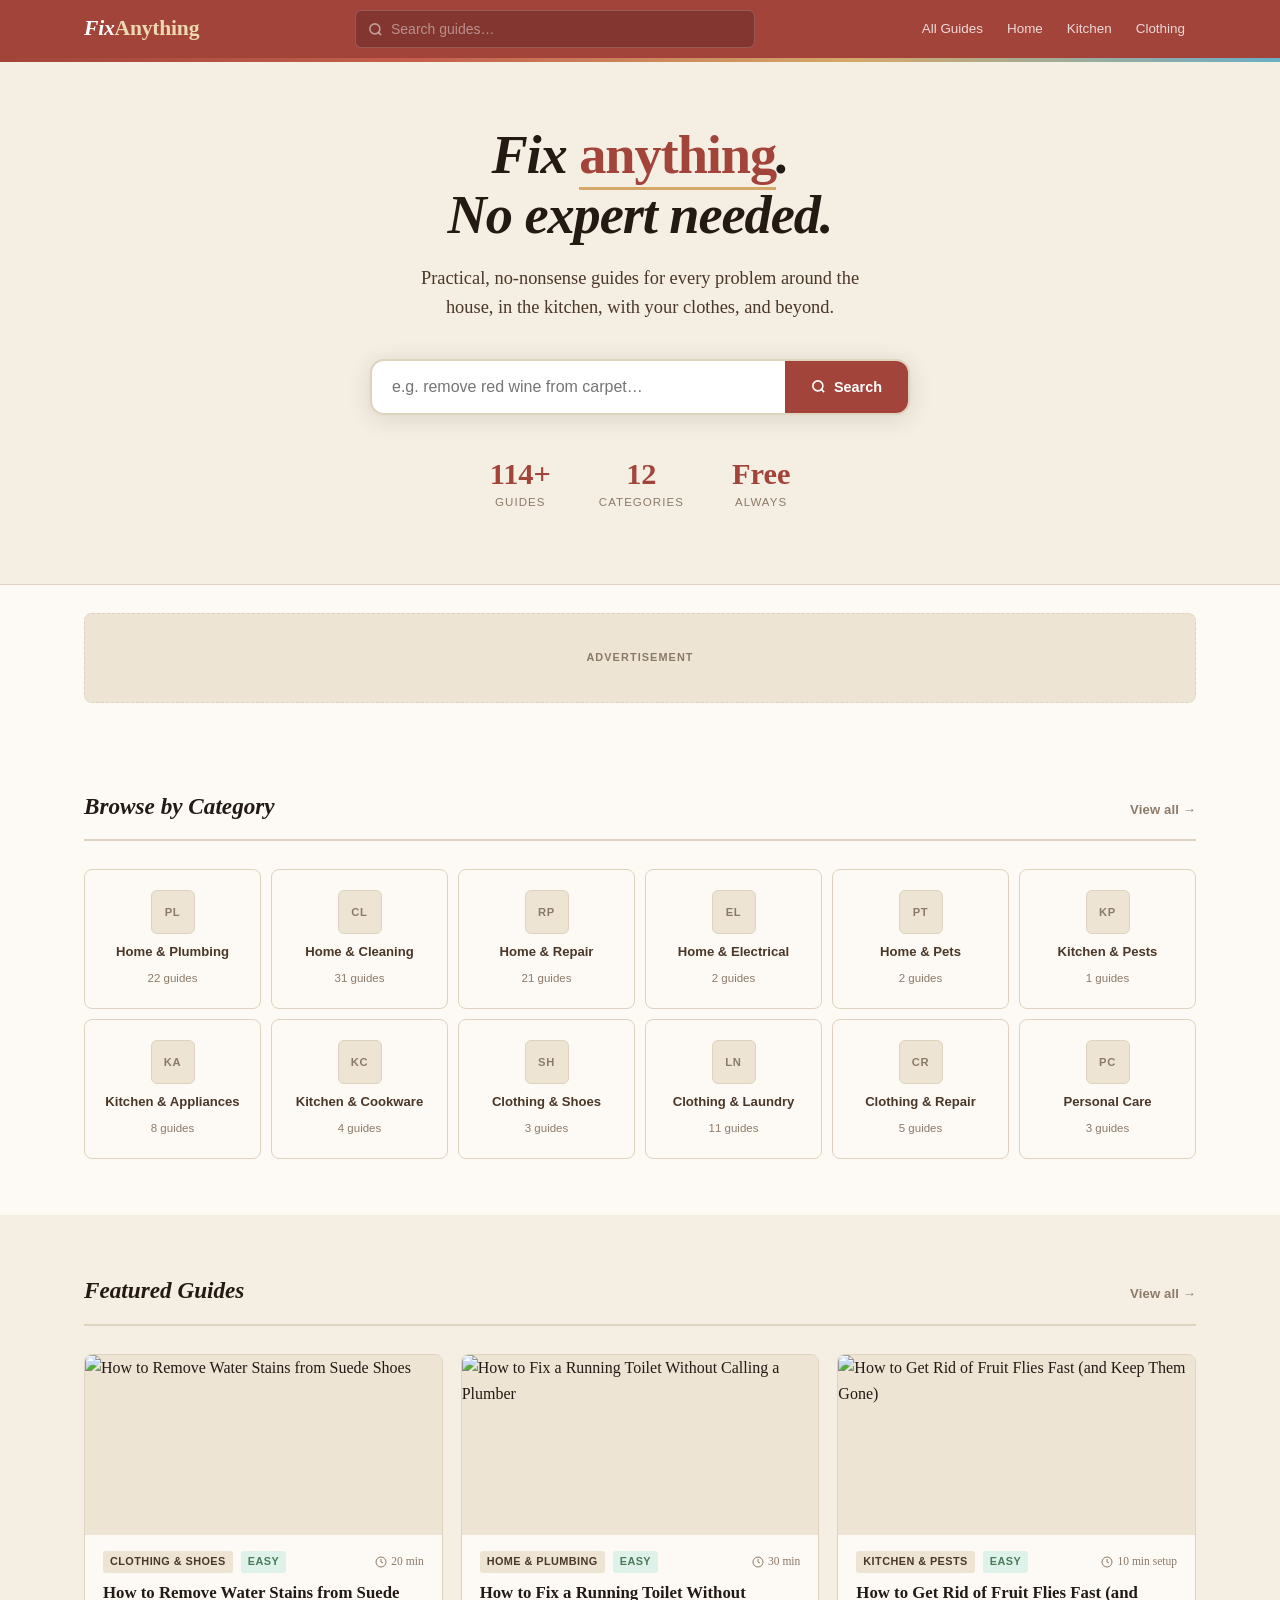
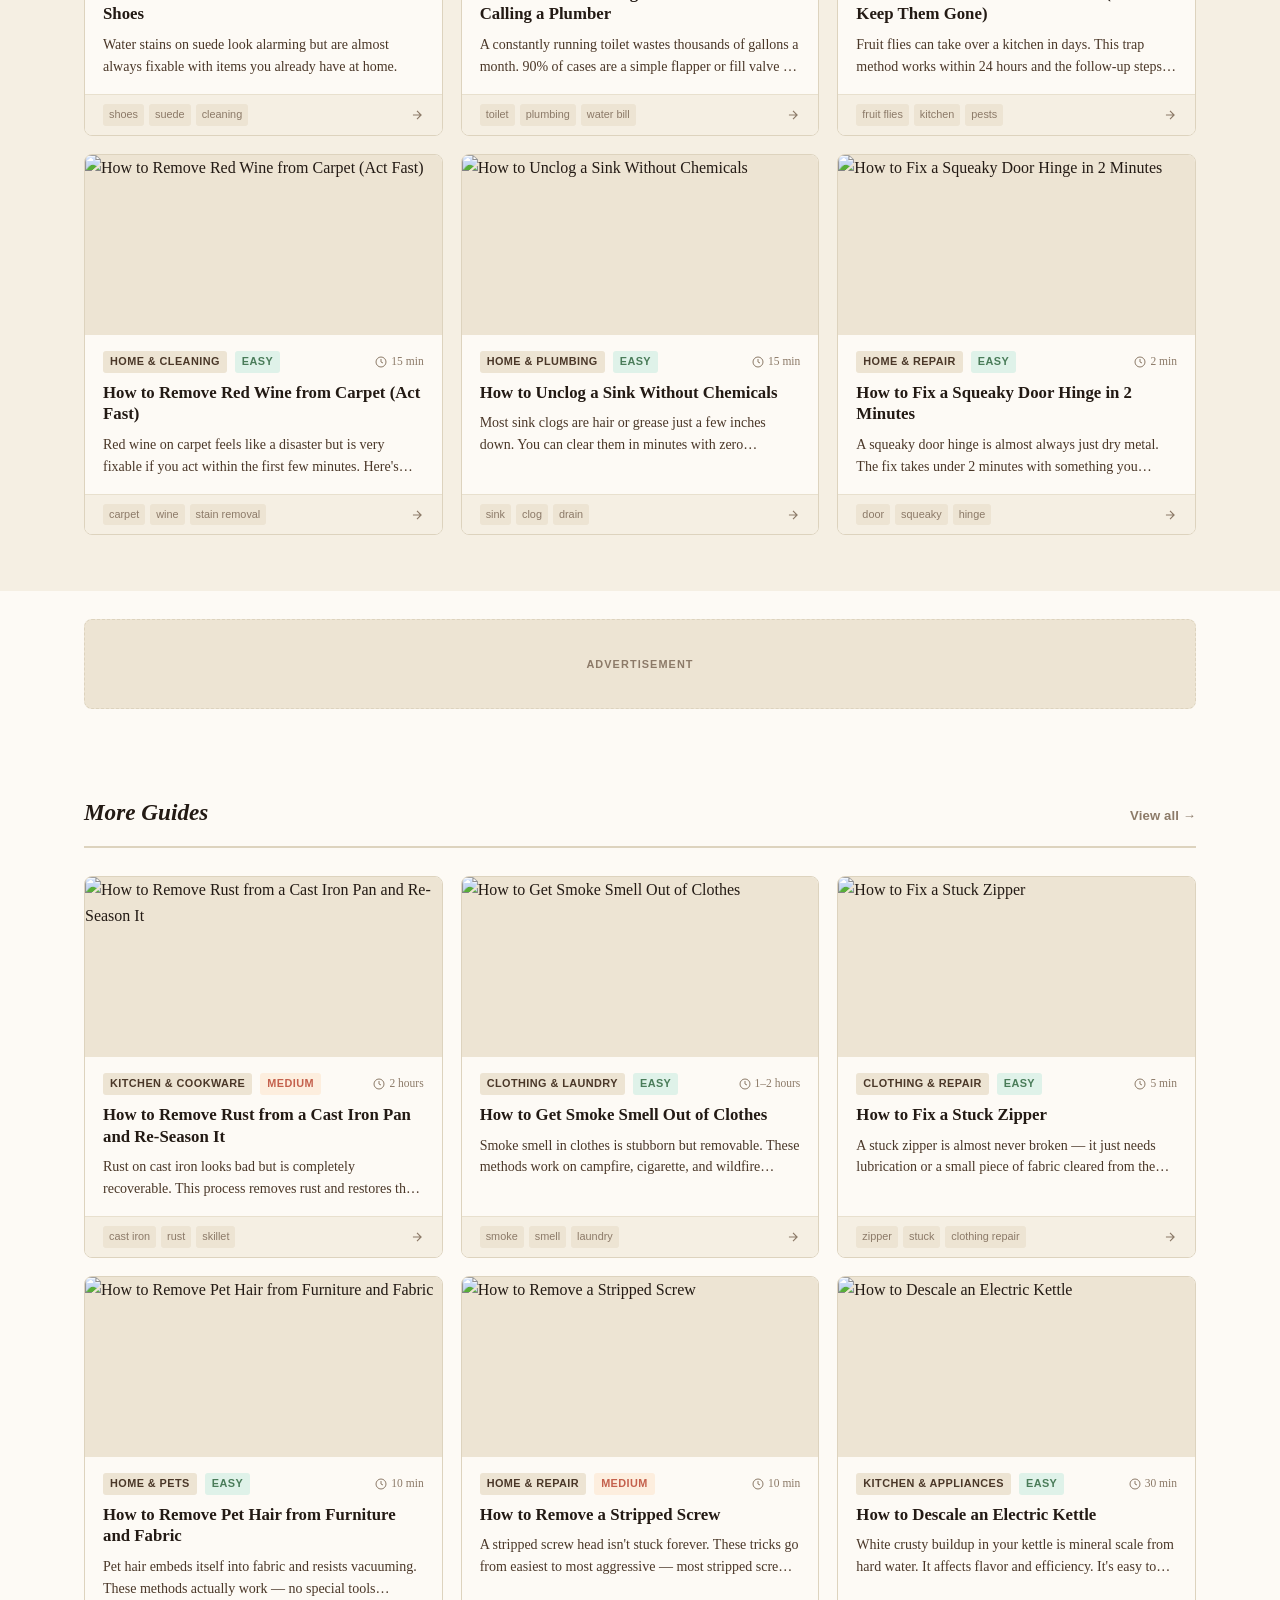
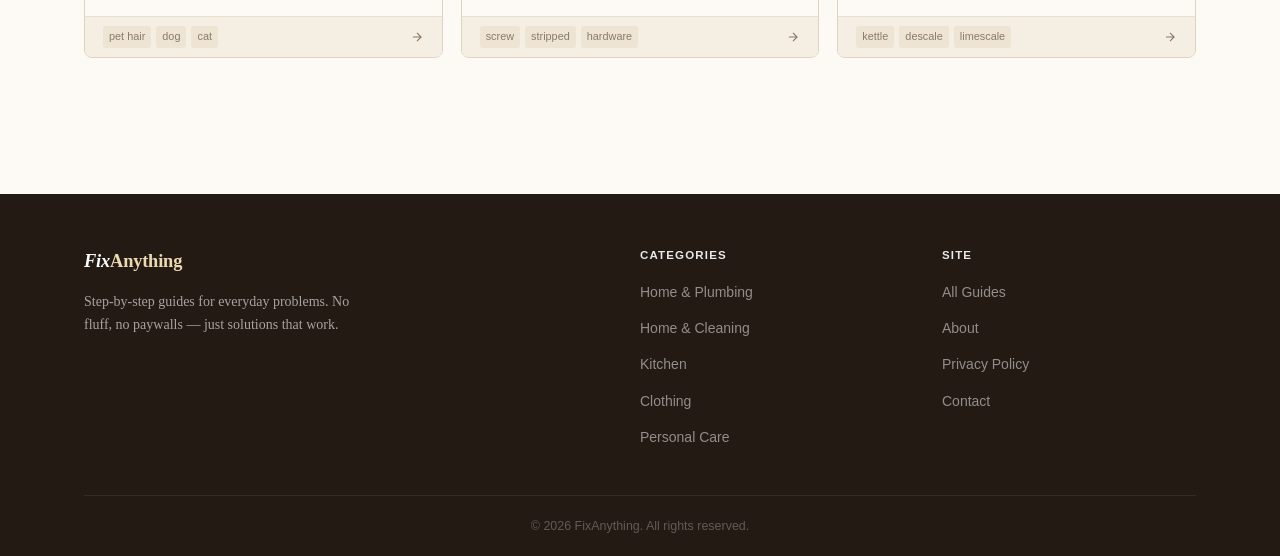
==== index.html @ 11944e8b "initial site" ====
<!DOCTYPE html>
<html lang="en">
<head>
  <meta charset="UTF-8">
  <meta name="viewport" content="width=device-width, initial-scale=1.0">
  <title>FixAnything — How to Solve Any Problem</title>
  <meta name="description" content="Thousands of step-by-step guides to fix, repair, clean, and solve everyday problems at home. Find your answer in seconds.">
  <link rel="stylesheet" href="css/style.css">
</head>
<body>

<nav>
  <div class="container nav-inner">
    <a href="index.html" class="logo">Fix<span>Anything</span></a>
    <div class="nav-search">
      <svg width="15" height="15" viewBox="0 0 24 24" fill="none" stroke="currentColor" stroke-width="2.5"><circle cx="11" cy="11" r="8"/><path d="m21 21-4.35-4.35"/></svg>
      <input id="nav-search-input" type="text" placeholder="Search guides…">
    </div>
    <div class="nav-links">
      <a href="search.html">All Guides</a>
      <a href="search.html?cat=Home+%26+Plumbing">Home</a>
      <a href="search.html?cat=Kitchen+%26+Appliances">Kitchen</a>
      <a href="search.html?cat=Clothing+%26+Laundry">Clothing</a>
    </div>
  </div>
</nav>

<section class="hero">
  <div class="container">
    <h1>Fix <em>anything</em>.<br>No expert needed.</h1>
    <p>Practical, no-nonsense guides for every problem around the house, in the kitchen, with your clothes, and beyond.</p>
    <div class="hero-search">
      <input id="hero-search-input" type="text" placeholder="e.g. remove red wine from carpet…">
      <button id="hero-search-btn">
        <svg width="15" height="15" viewBox="0 0 24 24" fill="none" stroke="currentColor" stroke-width="2.5"><circle cx="11" cy="11" r="8"/><path d="m21 21-4.35-4.35"/></svg>
        Search
      </button>
    </div>
    <div class="hero-stats">
      <div class="hero-stat">
        <div class="num" data-stat="total">—</div>
        <div class="label">Guides</div>
      </div>
      <div class="hero-stat">
        <div class="num">12</div>
        <div class="label">Categories</div>
      </div>
      <div class="hero-stat">
        <div class="num">Free</div>
        <div class="label">Always</div>
      </div>
    </div>
  </div>
</section>

<!-- Top banner ad -->
<div class="container">
  <div class="ad-slot ad-slot-banner">Advertisement</div>
</div>

<section class="section">
  <div class="container">
    <div class="section-header">
      <h2>Browse by Category</h2>
      <a href="search.html">View all →</a>
    </div>
    <div class="categories-grid" id="categories-grid">
      <!-- JS rendered -->
    </div>
  </div>
</section>

<section class="section section-alt">
  <div class="container">
    <div class="section-header">
      <h2>Featured Guides</h2>
      <a href="search.html">View all →</a>
    </div>
    <div class="tutorials-grid" id="featured-grid">
      <!-- JS rendered -->
    </div>
  </div>
</section>

<!-- Mid-page ad -->
<div class="container">
  <div class="ad-slot ad-slot-banner">Advertisement</div>
</div>

<section class="section">
  <div class="container">
    <div class="section-header">
      <h2>More Guides</h2>
      <a href="search.html">View all →</a>
    </div>
    <div class="tutorials-grid" id="recent-grid">
      <!-- JS rendered -->
    </div>
  </div>
</section>

<footer>
  <div class="container">
    <div class="footer-inner">
      <div>
        <div class="logo">Fix<span>Anything</span></div>
        <p>Step-by-step guides for everyday problems. No fluff, no paywalls — just solutions that work.</p>
      </div>
      <div>
        <h4>Categories</h4>
        <ul>
          <li><a href="search.html?cat=Home+%26+Plumbing">Home & Plumbing</a></li>
          <li><a href="search.html?cat=Home+%26+Cleaning">Home & Cleaning</a></li>
          <li><a href="search.html?cat=Kitchen+%26+Appliances">Kitchen</a></li>
          <li><a href="search.html?cat=Clothing+%26+Laundry">Clothing</a></li>
          <li><a href="search.html?cat=Personal+Care">Personal Care</a></li>
        </ul>
      </div>
      <div>
        <h4>Site</h4>
        <ul>
          <li><a href="search.html">All Guides</a></li>
          <li><a href="about.html">About</a></li>
          <li><a href="privacy.html">Privacy Policy</a></li>
          <li><a href="contact.html">Contact</a></li>
        </ul>
      </div>
    </div>
    <div class="footer-bottom">© 2026 FixAnything. All rights reserved.</div>
  </div>
</footer>

<script src="js/app.js"></script>
<script>initHome();</script>
</body>
</html>
---- css/style.css ----
:root {
  /* Palette */
  --brick:        #A3443B;
  --rust:         #C4614D;
  --sand:         #D4A86A;
  --sand-light:   #EDD9B0;
  --sky:          #6AAFC8;
  --sky-dark:     #3D8BAA;

  /* Surfaces */
  --bg:           #FDFAF5;   /* warm off-white, like paper */
  --bg2:          #F5EFE3;   /* warm cream */
  --bg3:          #EDE4D3;   /* deeper cream */
  --border:       #DDD3BE;
  --border-light: #E8E0CE;

  /* Text */
  --text:         #231A14;   /* warm near-black */
  --text2:        #4A3728;
  --text3:        #8C7A68;

  /* Functional */
  --accent:       var(--sky-dark);
  --accent-hover: var(--sky);
  --accent-light: #E8F4F9;
  --green:        #4A7C59;
  --orange:       var(--rust);
  --red:          var(--brick);

  /* Shape */
  --radius:       8px;
  --radius-lg:    14px;
  --shadow:       0 2px 8px rgba(35,26,20,.07), 0 1px 2px rgba(35,26,20,.05);
  --shadow-hover: 0 6px 20px rgba(35,26,20,.12), 0 2px 6px rgba(35,26,20,.07);
  --max-width:    1160px;
  --transition:   0.16s ease;
}

*, *::before, *::after { box-sizing: border-box; margin: 0; padding: 0; }
html { font-size: 16px; scroll-behavior: smooth; }

body {
  font-family: 'Georgia', 'Times New Roman', serif;
  color: var(--text);
  background: var(--bg);
  line-height: 1.65;
  -webkit-font-smoothing: antialiased;
}

/* Sans-serif for UI elements */
nav, button, input, .badge, .card-footer, .tag, .filter-btn,
.sidebar-box-header, .needs-box h3, .steps-section h2,
.hero-stat .label, .toc-num, .footer-bottom {
  font-family: -apple-system, BlinkMacSystemFont, 'Segoe UI', Roboto, sans-serif;
}

a { color: var(--accent); text-decoration: none; }
a:hover { color: var(--accent-hover); text-decoration: underline; }
img { max-width: 100%; height: auto; }

/* ── LAYOUT ── */
.container { max-width: var(--max-width); margin: 0 auto; padding: 0 24px; }

/* ── NAV ── */
nav {
  background: var(--brick);
  position: sticky;
  top: 0;
  z-index: 100;
}

.nav-inner {
  display: flex;
  align-items: center;
  justify-content: space-between;
  height: 58px;
  gap: 20px;
}

.logo {
  font-family: Georgia, serif;
  font-size: 1.35rem;
  font-weight: 700;
  font-style: italic;
  color: #fff;
  display: flex;
  align-items: center;
  gap: 0;
  white-space: nowrap;
  letter-spacing: -0.01em;
  text-decoration: none;
}

.logo span {
  font-style: normal;
  font-weight: 900;
  color: var(--sand-light);
}

.nav-search {
  flex: 1;
  max-width: 400px;
  display: flex;
  align-items: center;
  background: rgba(0,0,0,.2);
  border: 1px solid rgba(255,255,255,.18);
  border-radius: 6px;
  padding: 0 12px;
  gap: 8px;
  transition: border-color var(--transition), background var(--transition);
}

.nav-search:focus-within {
  border-color: var(--sand-light);
  background: rgba(0,0,0,.3);
}

.nav-search svg { color: rgba(255,255,255,.5); flex-shrink: 0; }

.nav-search input {
  border: none;
  background: transparent;
  outline: none;
  font-size: 0.875rem;
  color: white;
  width: 100%;
  height: 36px;
  font-family: -apple-system, BlinkMacSystemFont, sans-serif;
}

.nav-search input::placeholder { color: rgba(255,255,255,.45); }

.nav-links { display: flex; align-items: center; gap: 2px; }

.nav-links a {
  color: rgba(255,255,255,.8);
  font-family: -apple-system, BlinkMacSystemFont, sans-serif;
  font-size: 0.84rem;
  font-weight: 500;
  padding: 6px 11px;
  border-radius: 5px;
  transition: background var(--transition), color var(--transition);
  text-decoration: none;
}

.nav-links a:hover {
  background: rgba(0,0,0,.2);
  color: white;
}

/* ── HERO ── */
.hero {
  background: var(--bg2);
  border-bottom: 1px solid var(--border);
  padding: 68px 24px 72px;
  text-align: center;
  position: relative;
}

/* Subtle top stripe */
.hero::before {
  content: '';
  position: absolute;
  top: 0; left: 0; right: 0;
  height: 4px;
  background: linear-gradient(90deg, var(--brick), var(--rust), var(--sand), var(--sky));
}

.hero h1 {
  font-family: Georgia, serif;
  font-size: clamp(2.1rem, 5vw, 3.4rem);
  font-weight: 700;
  font-style: italic;
  line-height: 1.1;
  margin-bottom: 18px;
  letter-spacing: -0.02em;
  color: var(--text);
}

.hero h1 em {
  font-style: normal;
  color: var(--brick);
  border-bottom: 3px solid var(--sand);
  padding-bottom: 2px;
}

.hero p {
  font-size: clamp(1rem, 2vw, 1.15rem);
  color: var(--text2);
  margin-bottom: 36px;
  max-width: 480px;
  margin-left: auto;
  margin-right: auto;
  line-height: 1.6;
}

.hero-search {
  display: flex;
  max-width: 540px;
  margin: 0 auto;
  background: white;
  border: 2px solid var(--border);
  border-radius: var(--radius-lg);
  overflow: hidden;
  box-shadow: 0 4px 24px rgba(35,26,20,.12);
}

.hero-search input {
  flex: 1;
  border: none;
  outline: none;
  padding: 0 20px;
  font-size: 1rem;
  color: var(--text);
  height: 52px;
  font-family: -apple-system, BlinkMacSystemFont, sans-serif;
  background: transparent;
}

.hero-search button {
  background: var(--brick);
  border: none;
  padding: 0 26px;
  color: white;
  font-size: 0.9rem;
  font-weight: 600;
  cursor: pointer;
  transition: background var(--transition);
  display: flex;
  align-items: center;
  gap: 8px;
  font-family: -apple-system, BlinkMacSystemFont, sans-serif;
}

.hero-search button:hover { background: var(--rust); }

.hero-stats {
  display: flex;
  justify-content: center;
  gap: 48px;
  margin-top: 44px;
  flex-wrap: wrap;
}

.hero-stat { text-align: center; }

.hero-stat .num {
  font-family: Georgia, serif;
  font-size: 1.9rem;
  font-weight: 700;
  color: var(--brick);
  line-height: 1;
}

.hero-stat .label {
  font-size: 0.72rem;
  color: var(--text3);
  text-transform: uppercase;
  letter-spacing: .09em;
  margin-top: 4px;
}

/* ── SECTIONS ── */
.section { padding: 56px 0; }
.section-alt { background: var(--bg2); }

.section-header {
  display: flex;
  align-items: baseline;
  justify-content: space-between;
  margin-bottom: 28px;
  gap: 12px;
  flex-wrap: wrap;
  border-bottom: 2px solid var(--border);
  padding-bottom: 14px;
}

.section-header h2 {
  font-family: Georgia, serif;
  font-size: 1.45rem;
  font-weight: 700;
  font-style: italic;
  color: var(--text);
}

.section-header a {
  font-family: -apple-system, BlinkMacSystemFont, sans-serif;
  font-size: 0.82rem;
  font-weight: 600;
  color: var(--text3);
  text-decoration: none;
  letter-spacing: .01em;
}

.section-header a:hover { color: var(--accent); }

/* ── CATEGORIES ── */
.categories-grid {
  display: grid;
  grid-template-columns: repeat(auto-fill, minmax(155px, 1fr));
  gap: 10px;
}

.category-card {
  background: var(--bg);
  border: 1px solid var(--border);
  border-radius: var(--radius);
  padding: 20px 14px;
  text-align: center;
  cursor: pointer;
  transition: border-color var(--transition), box-shadow var(--transition), transform var(--transition);
  display: flex;
  flex-direction: column;
  align-items: center;
  gap: 9px;
  color: var(--text);
  text-decoration: none;
}

.category-card:hover {
  border-color: var(--rust);
  box-shadow: var(--shadow);
  transform: translateY(-2px);
  text-decoration: none;
}

.category-card .icon { font-size: 1.7rem; line-height: 1; }

.category-card .name {
  font-family: -apple-system, BlinkMacSystemFont, sans-serif;
  font-size: 0.82rem;
  font-weight: 600;
  color: var(--text2);
  line-height: 1.3;
}

.category-card .count {
  font-family: -apple-system, BlinkMacSystemFont, sans-serif;
  font-size: 0.72rem;
  color: var(--text3);
  font-weight: 500;
}

/* ── CATEGORY ABBR ── */
.cat-abbr {
  width: 44px;
  height: 44px;
  background: var(--bg3);
  border: 1px solid var(--border);
  border-radius: 6px;
  display: flex;
  align-items: center;
  justify-content: center;
  font-family: -apple-system, BlinkMacSystemFont, sans-serif;
  font-size: 0.7rem;
  font-weight: 800;
  letter-spacing: .06em;
  color: var(--text3);
  text-transform: uppercase;
}

.category-card:hover .cat-abbr {
  background: var(--rust);
  border-color: var(--rust);
  color: white;
}

/* ── TUTORIAL CARDS ── */
.tutorials-grid {
  display: grid;
  grid-template-columns: repeat(auto-fill, minmax(280px, 1fr));
  gap: 18px;
}

.tutorial-card {
  background: var(--bg);
  border: 1px solid var(--border);
  border-radius: var(--radius);
  overflow: hidden;
  transition: box-shadow var(--transition), transform var(--transition), border-color var(--transition);
  cursor: pointer;
  display: flex;
  flex-direction: column;
  text-decoration: none;
  color: inherit;
}

.tutorial-card:hover {
  box-shadow: var(--shadow-hover);
  transform: translateY(-2px);
  border-color: var(--sand);
  text-decoration: none;
}

/* Card image */
.card-img {
  width: 100%;
  height: 180px;
  overflow: hidden;
  background: var(--bg3);
}

.card-img img {
  width: 100%;
  height: 100%;
  object-fit: cover;
  display: block;
  transition: transform 0.4s ease;
}

.tutorial-card:hover .card-img img {
  transform: scale(1.04);
}

/* Tutorial hero image */
.tutorial-hero-img {
  width: 100%;
  height: 340px;
  overflow: hidden;
  border-radius: var(--radius);
  margin-bottom: 28px;
  background: var(--bg3);
}

.tutorial-hero-img img {
  width: 100%;
  height: 100%;
  object-fit: cover;
  display: block;
}

.card-cat-bar {
  height: 3px;
  background: var(--rust);
}

.card-body { padding: 16px 18px; flex: 1; display: flex; flex-direction: column; gap: 9px; }

.card-meta {
  display: flex;
  align-items: center;
  gap: 8px;
  flex-wrap: wrap;
}

.badge {
  display: inline-flex;
  align-items: center;
  padding: 2px 7px;
  border-radius: 3px;
  font-size: 0.68rem;
  font-weight: 600;
  text-transform: uppercase;
  letter-spacing: .04em;
}

.badge-cat { background: var(--bg3); color: var(--text2); }
.badge-easy { background: #dff2e9; color: var(--green); }
.badge-medium { background: #fdeede; color: var(--rust); }
.badge-hard { background: #fce8e6; color: var(--brick); }

.card-time {
  display: flex;
  align-items: center;
  gap: 4px;
  font-size: 0.72rem;
  color: var(--text3);
  margin-left: auto;
}

.card-title {
  font-family: Georgia, serif;
  font-size: 1.05rem;
  font-weight: 700;
  line-height: 1.3;
  color: var(--text);
}

.card-desc {
  font-size: 0.875rem;
  color: var(--text2);
  line-height: 1.55;
  display: -webkit-box;
  -webkit-line-clamp: 2;
  -webkit-box-orient: vertical;
  overflow: hidden;
}

.card-footer {
  padding: 9px 18px;
  border-top: 1px solid var(--border-light);
  display: flex;
  align-items: center;
  justify-content: space-between;
  font-size: 0.75rem;
  color: var(--text3);
  background: var(--bg2);
}

.card-tags { display: flex; gap: 5px; flex-wrap: wrap; }

.tag {
  font-size: 0.68rem;
  background: var(--bg3);
  color: var(--text3);
  padding: 2px 6px;
  border-radius: 3px;
  font-weight: 500;
}

/* ── TUTORIAL PAGE ── */
.tutorial-layout {
  display: grid;
  grid-template-columns: 1fr 290px;
  gap: 40px;
  align-items: start;
  padding: 44px 0 80px;
}

.tutorial-header { margin-bottom: 32px; }

.tutorial-header .breadcrumb {
  font-family: -apple-system, BlinkMacSystemFont, sans-serif;
  font-size: 0.78rem;
  color: var(--text3);
  margin-bottom: 14px;
  display: flex;
  align-items: center;
  gap: 6px;
}

.tutorial-header .breadcrumb a { color: var(--text3); text-decoration: none; }
.tutorial-header .breadcrumb a:hover { color: var(--accent); }

.tutorial-header h1 {
  font-family: Georgia, serif;
  font-size: clamp(1.6rem, 4vw, 2.4rem);
  font-weight: 700;
  line-height: 1.2;
  color: var(--text);
  margin-bottom: 16px;
  letter-spacing: -0.015em;
}

.tutorial-meta-bar {
  display: flex;
  align-items: center;
  gap: 12px;
  flex-wrap: wrap;
  margin-bottom: 20px;
}

.tutorial-intro {
  font-size: 1.05rem;
  color: var(--text2);
  line-height: 1.75;
  padding: 20px 22px;
  background: var(--bg2);
  border-left: 4px solid var(--rust);
  border-radius: 0 var(--radius) var(--radius) 0;
  margin-bottom: 32px;
  font-style: italic;
}

.needs-box {
  background: var(--bg2);
  border: 1px solid var(--border);
  border-radius: var(--radius);
  padding: 20px;
  margin-bottom: 32px;
}

.needs-box h3 {
  font-size: 0.72rem;
  text-transform: uppercase;
  letter-spacing: .1em;
  color: var(--text3);
  font-weight: 700;
  margin-bottom: 14px;
}

.needs-list { list-style: none; display: flex; flex-direction: column; gap: 10px; }

.needs-list li {
  display: flex;
  align-items: flex-start;
  gap: 10px;
  font-size: 0.95rem;
  color: var(--text2);
}

.needs-list li::before {
  content: "✓";
  color: var(--sky-dark);
  font-weight: 700;
  flex-shrink: 0;
  margin-top: 2px;
}

.steps-section h2 {
  font-size: 0.72rem;
  font-weight: 700;
  color: var(--text3);
  margin-bottom: 24px;
  text-transform: uppercase;
  letter-spacing: .1em;
  border-bottom: 1px solid var(--border);
  padding-bottom: 10px;
}

.step {
  display: flex;
  gap: 18px;
  margin-bottom: 30px;
  padding-bottom: 30px;
  border-bottom: 1px solid var(--border-light);
}

.step:last-child { border-bottom: none; }

.step-num {
  width: 32px;
  height: 32px;
  background: var(--brick);
  color: white;
  border-radius: 50%;
  display: flex;
  align-items: center;
  justify-content: center;
  font-size: 0.8rem;
  font-weight: 700;
  flex-shrink: 0;
  margin-top: 3px;
  font-family: -apple-system, BlinkMacSystemFont, sans-serif;
}

.step-content { flex: 1; }

.step-content h3 {
  font-family: Georgia, serif;
  font-size: 1.05rem;
  font-weight: 700;
  margin-bottom: 8px;
  color: var(--text);
}

.step-content p {
  font-size: 0.95rem;
  color: var(--text2);
  line-height: 1.72;
}

.warnings-box {
  background: #FDF5E8;
  border: 1px solid var(--sand-light);
  border-left: 4px solid var(--sand);
  border-radius: 0 var(--radius) var(--radius) 0;
  padding: 18px 20px;
  margin-top: 32px;
}

.warnings-box h3 {
  font-size: 0.72rem;
  font-weight: 700;
  color: var(--text2);
  text-transform: uppercase;
  letter-spacing: .1em;
  margin-bottom: 12px;
  display: flex;
  align-items: center;
  gap: 6px;
}

.warnings-box ul { list-style: none; display: flex; flex-direction: column; gap: 8px; }

.warnings-box ul li {
  font-size: 0.9rem;
  color: var(--text2);
  display: flex;
  gap: 8px;
  line-height: 1.55;
}

.warnings-box ul li::before { content: "⚠"; flex-shrink: 0; color: var(--sand); }

/* ── SIDEBAR ── */
.sidebar { position: sticky; top: 76px; }

.sidebar-box {
  background: var(--bg);
  border: 1px solid var(--border);
  border-radius: var(--radius);
  overflow: hidden;
  margin-bottom: 18px;
}

.sidebar-box-header {
  padding: 11px 16px;
  border-bottom: 1px solid var(--border);
  font-size: 0.7rem;
  font-weight: 700;
  text-transform: uppercase;
  letter-spacing: .09em;
  color: var(--text3);
  background: var(--bg2);
}

.toc-list { list-style: none; padding: 6px 0; }

.toc-list a {
  display: flex;
  align-items: center;
  gap: 10px;
  padding: 8px 16px;
  font-size: 0.85rem;
  color: var(--text2);
  transition: background var(--transition), color var(--transition);
  text-decoration: none;
  font-family: -apple-system, BlinkMacSystemFont, sans-serif;
}

.toc-list a:hover { background: var(--bg2); color: var(--text); text-decoration: none; }

.toc-num {
  width: 19px;
  height: 19px;
  background: var(--bg3);
  border-radius: 50%;
  display: flex;
  align-items: center;
  justify-content: center;
  font-size: 0.65rem;
  font-weight: 700;
  color: var(--text3);
  flex-shrink: 0;
}

.related-list { list-style: none; padding: 2px 0; }

.related-list a {
  display: block;
  padding: 10px 16px;
  font-size: 0.875rem;
  color: var(--text);
  line-height: 1.4;
  border-bottom: 1px solid var(--border-light);
  transition: background var(--transition);
  font-family: Georgia, serif;
  text-decoration: none;
}

.related-list a:last-child { border-bottom: none; }
.related-list a:hover { background: var(--bg2); text-decoration: none; }

/* ── SEARCH PAGE ── */
.search-header { padding: 36px 0 28px; border-bottom: 1px solid var(--border); margin-bottom: 32px; }

.search-header h1 {
  font-family: Georgia, serif;
  font-size: 1.6rem;
  font-weight: 700;
  font-style: italic;
  margin-bottom: 6px;
}

.search-header p { color: var(--text3); font-size: 0.875rem; font-family: -apple-system, sans-serif; }

.search-bar-lg {
  display: flex;
  background: var(--bg);
  border: 2px solid var(--border);
  border-radius: var(--radius);
  overflow: hidden;
  margin-bottom: 18px;
  transition: border-color var(--transition);
}

.search-bar-lg:focus-within { border-color: var(--rust); }

.search-bar-lg input {
  flex: 1;
  border: none;
  outline: none;
  padding: 13px 18px;
  font-size: 0.95rem;
  color: var(--text);
  background: transparent;
  font-family: -apple-system, BlinkMacSystemFont, sans-serif;
}

.search-bar-lg button {
  background: var(--brick);
  border: none;
  padding: 0 26px;
  color: white;
  font-size: 0.875rem;
  font-weight: 600;
  cursor: pointer;
  transition: background var(--transition);
  font-family: -apple-system, BlinkMacSystemFont, sans-serif;
}

.search-bar-lg button:hover { background: var(--rust); }

.filters {
  display: flex;
  gap: 8px;
  flex-wrap: wrap;
  margin-bottom: 28px;
}

.filter-btn {
  background: var(--bg);
  border: 1px solid var(--border);
  border-radius: 4px;
  padding: 5px 13px;
  font-size: 0.78rem;
  font-weight: 600;
  color: var(--text2);
  cursor: pointer;
  transition: all var(--transition);
  font-family: -apple-system, BlinkMacSystemFont, sans-serif;
}

.filter-btn:hover { border-color: var(--rust); color: var(--brick); background: #FDF0EE; }

.filter-btn.active {
  background: var(--brick);
  border-color: var(--brick);
  color: white;
}

.results-info {
  font-size: 0.85rem;
  color: var(--text3);
  margin-bottom: 20px;
  font-family: -apple-system, BlinkMacSystemFont, sans-serif;
}

.results-info strong { color: var(--text); }

.no-results {
  text-align: center;
  padding: 80px 20px;
  color: var(--text3);
  font-family: -apple-system, BlinkMacSystemFont, sans-serif;
}

.no-results h3 { font-family: Georgia, serif; font-size: 1.25rem; color: var(--text2); margin-bottom: 8px; font-style: italic; }

/* ── AD PLACEHOLDER ── */
.ad-slot {
  background: var(--bg3);
  border: 1px dashed var(--border);
  border-radius: var(--radius);
  display: flex;
  align-items: center;
  justify-content: center;
  color: var(--text3);
  font-size: 0.68rem;
  text-transform: uppercase;
  letter-spacing: .1em;
  font-weight: 600;
  font-family: -apple-system, BlinkMacSystemFont, sans-serif;
}

.ad-slot-banner { height: 90px; margin: 28px 0; }
.ad-slot-square { height: 250px; }
.ad-slot-sidebar { height: 200px; }

/* ── FOOTER ── */
footer {
  background: var(--text);
  color: rgba(255,255,255,.6);
  padding: 52px 0 0;
  margin-top: 80px;
}

.footer-inner {
  display: grid;
  grid-template-columns: 2fr 1fr 1fr;
  gap: 48px;
  padding-bottom: 44px;
  border-bottom: 1px solid rgba(255,255,255,.08);
}

footer .logo {
  color: white;
  font-size: 1.15rem;
  margin-bottom: 14px;
  display: block;
}

footer p { font-size: 0.875rem; line-height: 1.65; max-width: 280px; }

footer h4 {
  font-family: -apple-system, BlinkMacSystemFont, sans-serif;
  color: rgba(255,255,255,.9);
  font-size: 0.72rem;
  font-weight: 700;
  margin-bottom: 14px;
  text-transform: uppercase;
  letter-spacing: .1em;
}

footer ul { list-style: none; display: flex; flex-direction: column; gap: 10px; }

footer ul li a {
  color: rgba(255,255,255,.5);
  font-family: -apple-system, BlinkMacSystemFont, sans-serif;
  font-size: 0.875rem;
  transition: color var(--transition);
  text-decoration: none;
}

footer ul li a:hover { color: var(--sand-light); }

.footer-bottom {
  padding: 20px;
  font-size: 0.78rem;
  text-align: center;
  color: rgba(255,255,255,.28);
}

/* ── RESPONSIVE ── */
@media (max-width: 768px) {
  .nav-links { display: none; }
  .hero { padding: 48px 20px 56px; }
  .hero-stats { gap: 28px; }
  .tutorial-layout { grid-template-columns: 1fr; }
  .sidebar { position: static; }
  .footer-inner { grid-template-columns: 1fr; gap: 28px; }
  .categories-grid { grid-template-columns: repeat(auto-fill, minmax(130px, 1fr)); }
}

@media (max-width: 480px) {
  .hero-search { flex-direction: column; border-radius: var(--radius-lg); }
  .hero-search input { border-radius: var(--radius-lg) var(--radius-lg) 0 0; }
  .hero-search button { border-radius: 0 0 var(--radius-lg) var(--radius-lg); height: 46px; justify-content: center; }
  .tutorials-grid { grid-template-columns: 1fr; }
}
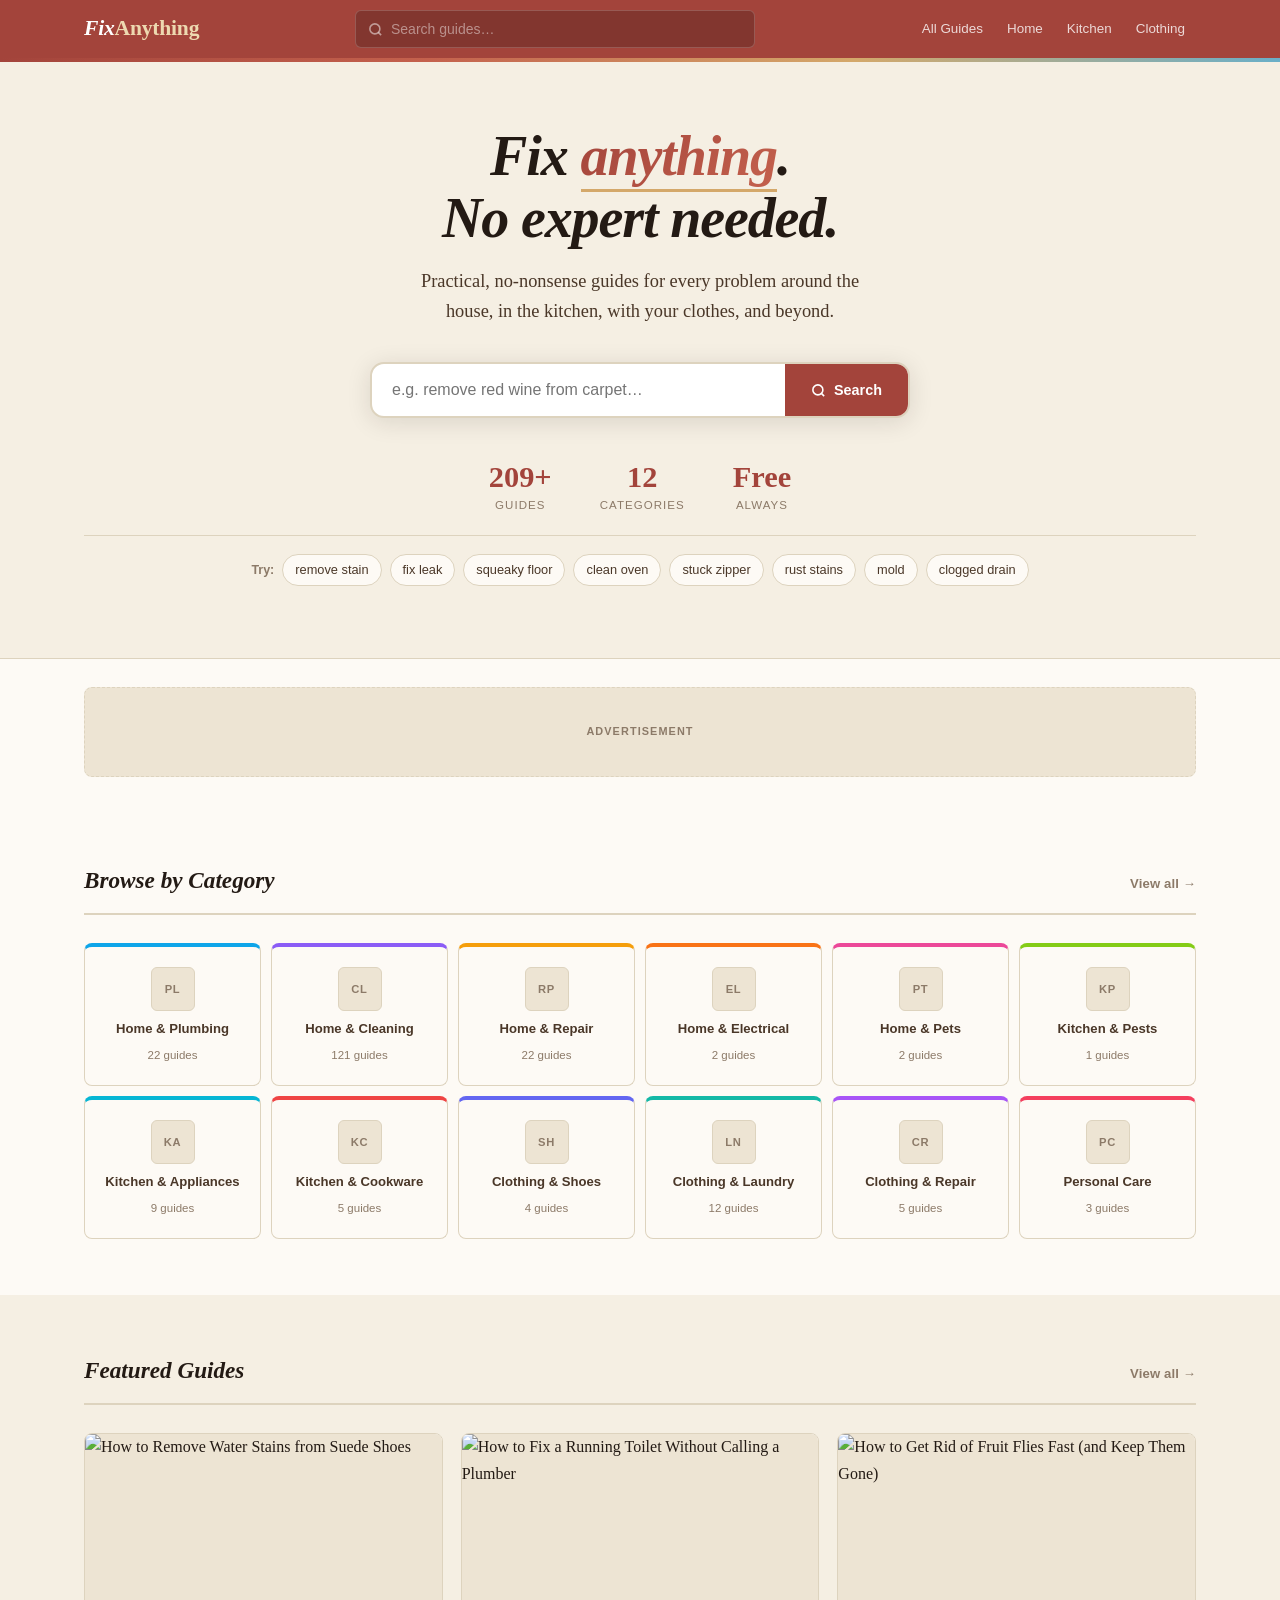
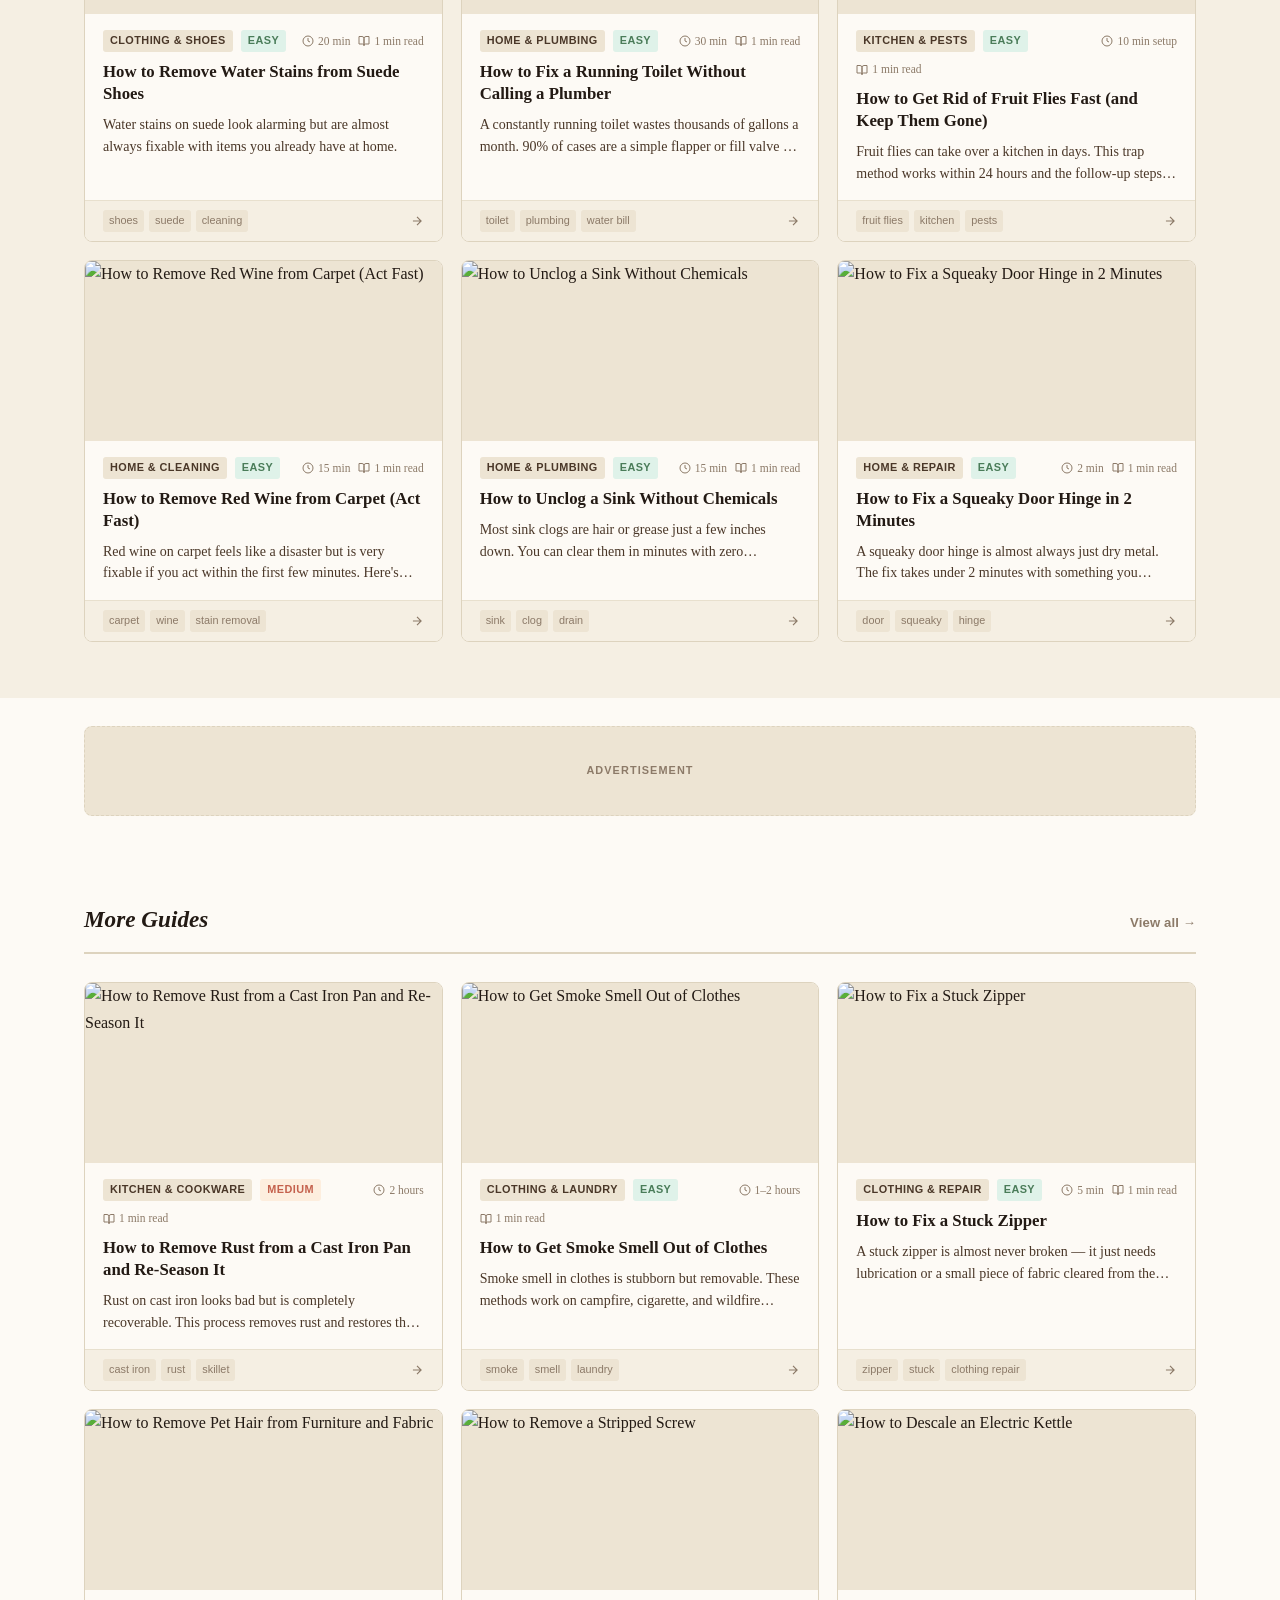
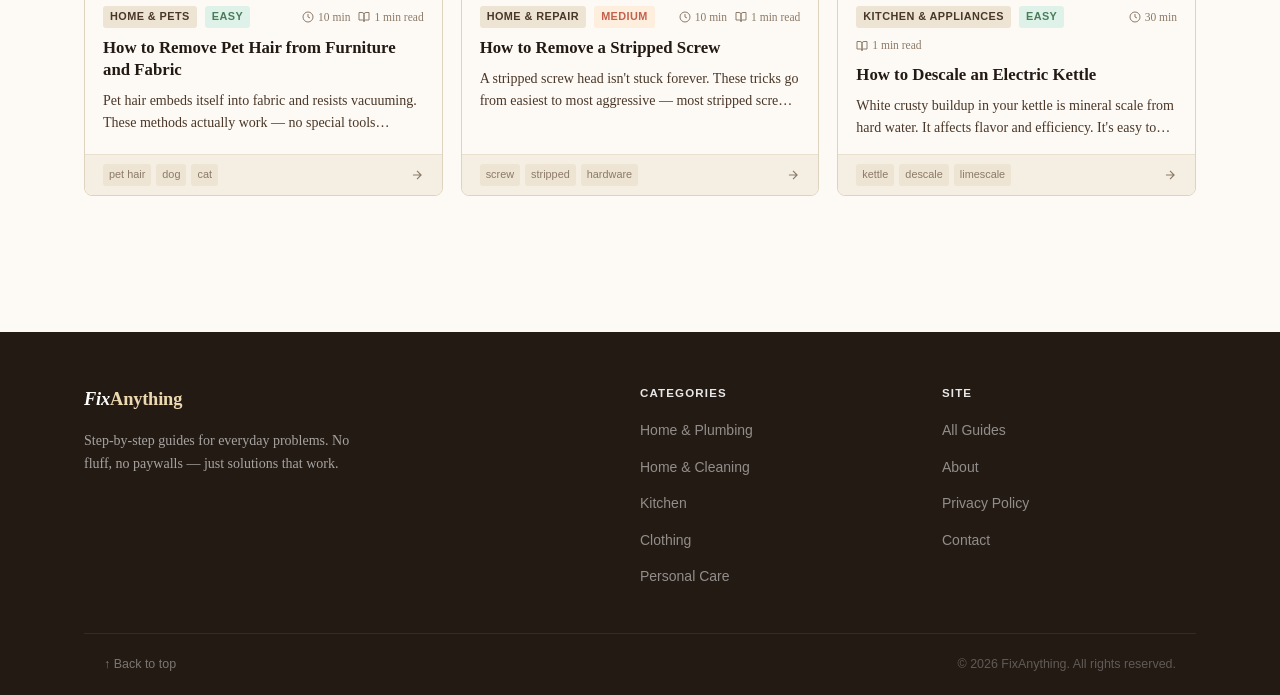
==== commit 6553b98e: "20 improvements: new features + UI polish" ====
--- a/index.html
+++ b/index.html
@@ -6,8 +6,12 @@
   <title>FixAnything — How to Solve Any Problem</title>
   <meta name="description" content="Thousands of step-by-step guides to fix, repair, clean, and solve everyday problems at home. Find your answer in seconds.">
   <link rel="stylesheet" href="css/style.css">
+  <script async src="https://pagead2.googlesyndication.com/pagead/js/adsbygoogle.js?client=ca-pub-7693471479215758" crossorigin="anonymous"></script>
 </head>
 <body>
+
+<!-- NEW FEATURE #1: Reading progress bar -->
+<div id="reading-progress"></div>
 
 <nav>
   <div class="container nav-inner">
@@ -16,12 +20,14 @@
       <svg width="15" height="15" viewBox="0 0 24 24" fill="none" stroke="currentColor" stroke-width="2.5"><circle cx="11" cy="11" r="8"/><path d="m21 21-4.35-4.35"/></svg>
       <input id="nav-search-input" type="text" placeholder="Search guides…">
     </div>
-    <div class="nav-links">
+    <div class="nav-links" id="nav-links">
       <a href="search.html">All Guides</a>
       <a href="search.html?cat=Home+%26+Plumbing">Home</a>
       <a href="search.html?cat=Kitchen+%26+Appliances">Kitchen</a>
       <a href="search.html?cat=Clothing+%26+Laundry">Clothing</a>
     </div>
+    <!-- NEW FEATURE #6: Hamburger -->
+    <button class="nav-hamburger" id="nav-hamburger">&#9776;</button>
   </div>
 </nav>
 
@@ -99,6 +105,9 @@
   </div>
 </section>
 
+<!-- NEW FEATURE #8: Back to top button -->
+<button id="back-to-top" title="Back to top">&#8593;</button>
+
 <footer>
   <div class="container">
     <div class="footer-inner">
@@ -126,11 +135,57 @@
         </ul>
       </div>
     </div>
-    <div class="footer-bottom">© 2026 FixAnything. All rights reserved.</div>
+    <!-- CHANGE #9: Footer back to top -->
+    <div class="footer-bottom" style="display:flex;align-items:center;justify-content:space-between;flex-wrap:wrap;gap:8px;">
+      <a href="#" class="footer-back-top">&#8593; Back to top</a>
+      <span>© 2026 FixAnything. All rights reserved.</span>
+    </div>
   </div>
 </footer>
 
 <script src="js/app.js"></script>
-<script>initHome();</script>
+<script>
+  initHome();
+
+  // NEW FEATURE #1: Reading progress bar
+  (function() {
+    var bar = document.getElementById('reading-progress');
+    window.addEventListener('scroll', function() {
+      var scrollTop = window.scrollY || document.documentElement.scrollTop;
+      var docHeight = document.documentElement.scrollHeight - window.innerHeight;
+      bar.style.width = (docHeight > 0 ? (scrollTop / docHeight) * 100 : 0) + '%';
+
+      // NEW FEATURE #8: Back to top visibility
+      var btn = document.getElementById('back-to-top');
+      if (btn) btn.classList.toggle('visible', scrollTop > 400);
+    }, { passive: true });
+  })();
+
+  // NEW FEATURE #8: Back to top scroll
+  (function() {
+    var btn = document.getElementById('back-to-top');
+    if (btn) btn.addEventListener('click', function() { window.scrollTo({ top: 0, behavior: 'smooth' }); });
+  })();
+
+  // NEW FEATURE #6: Hamburger menu
+  (function() {
+    var hamburger = document.getElementById('nav-hamburger');
+    var navLinks = document.getElementById('nav-links');
+    if (hamburger && navLinks) {
+      hamburger.addEventListener('click', function() {
+        navLinks.classList.toggle('open');
+      });
+    }
+  })();
+
+  // CHANGE #10: Nav active state
+  (function() {
+    var page = location.pathname.split('/').pop() || 'index.html';
+    document.querySelectorAll('.nav-links a').forEach(function(a) {
+      var href = a.getAttribute('href').split('?')[0];
+      if (href === page) a.classList.add('active');
+    });
+  })();
+</script>
 </body>
 </html>
--- a/css/style.css
+++ b/css/style.css
@@ -39,6 +39,18 @@
 *, *::before, *::after { box-sizing: border-box; margin: 0; padding: 0; }
 html { font-size: 16px; scroll-behavior: smooth; }
 
+/* ── READING PROGRESS BAR (NEW FEATURE #1) ── */
+#reading-progress {
+  position: fixed;
+  top: 0;
+  left: 0;
+  width: 0%;
+  height: 3px;
+  background: var(--brick);
+  z-index: 9999;
+  transition: width 0.1s linear;
+}
+
 body {
   font-family: 'Georgia', 'Times New Roman', serif;
   color: var(--text);
@@ -168,7 +180,7 @@
 
 .hero h1 {
   font-family: Georgia, serif;
-  font-size: clamp(2.1rem, 5vw, 3.4rem);
+  font-size: clamp(2.1rem, 5vw, 3.5rem);
   font-weight: 700;
   font-style: italic;
   line-height: 1.1;
@@ -178,10 +190,14 @@
 }
 
 .hero h1 em {
-  font-style: normal;
+  font-style: italic;
   color: var(--brick);
   border-bottom: 3px solid var(--sand);
   padding-bottom: 2px;
+  background: linear-gradient(135deg, var(--brick), var(--rust));
+  -webkit-background-clip: text;
+  -webkit-text-fill-color: transparent;
+  background-clip: text;
 }
 
 .hero p {
@@ -386,8 +402,8 @@
 }
 
 .tutorial-card:hover {
-  box-shadow: var(--shadow-hover);
-  transform: translateY(-2px);
+  box-shadow: 0 8px 28px rgba(35,26,20,.15), 0 3px 8px rgba(35,26,20,.09);
+  transform: translateY(-4px);
   border-color: var(--sand);
   text-decoration: none;
 }
@@ -597,6 +613,27 @@
   margin-top: 2px;
 }
 
+.amazon-link {
+  color: var(--text2);
+  text-decoration: none;
+  display: inline-flex;
+  align-items: center;
+  gap: 4px;
+  border-bottom: 1px dashed var(--sand);
+  transition: color 0.15s, border-color 0.15s;
+}
+.amazon-link:hover {
+  color: var(--brick);
+  border-color: var(--brick);
+}
+
+.amazon-note {
+  margin-top: 14px;
+  font-size: 0.75rem;
+  color: var(--text3);
+  font-style: italic;
+}
+
 .steps-section h2 {
   font-size: 0.72rem;
   font-weight: 700;
@@ -619,19 +656,20 @@
 .step:last-child { border-bottom: none; }
 
 .step-num {
-  width: 32px;
-  height: 32px;
+  width: 40px;
+  height: 40px;
   background: var(--brick);
   color: white;
   border-radius: 50%;
   display: flex;
   align-items: center;
   justify-content: center;
-  font-size: 0.8rem;
+  font-size: 1rem;
   font-weight: 700;
   flex-shrink: 0;
   margin-top: 3px;
   font-family: -apple-system, BlinkMacSystemFont, sans-serif;
+  box-shadow: 0 2px 8px rgba(163, 68, 59, 0.35);
 }
 
 .step-content { flex: 1; }
@@ -651,9 +689,9 @@
 }
 
 .warnings-box {
-  background: #FDF5E8;
-  border: 1px solid var(--sand-light);
-  border-left: 4px solid var(--sand);
+  background: #fffbeb;
+  border: 1px solid #fde68a;
+  border-left: 4px solid #d97706;
   border-radius: 0 var(--radius) var(--radius) 0;
   padding: 18px 20px;
   margin-top: 32px;
@@ -662,7 +700,7 @@
 .warnings-box h3 {
   font-size: 0.72rem;
   font-weight: 700;
-  color: var(--text2);
+  color: #92400e;
   text-transform: uppercase;
   letter-spacing: .1em;
   margin-bottom: 12px;
@@ -675,13 +713,13 @@
 
 .warnings-box ul li {
   font-size: 0.9rem;
-  color: var(--text2);
+  color: #78350f;
   display: flex;
   gap: 8px;
   line-height: 1.55;
 }
 
-.warnings-box ul li::before { content: "⚠"; flex-shrink: 0; color: var(--sand); }
+.warnings-box ul li::before { content: "⚠"; flex-shrink: 0; color: #d97706; }
 
 /* ── SIDEBAR ── */
 .sidebar { position: sticky; top: 76px; }
@@ -922,9 +960,242 @@
   color: rgba(255,255,255,.28);
 }
 
+/* ── NAV HAMBURGER (NEW FEATURE #6) ── */
+.nav-hamburger {
+  display: none;
+  background: rgba(0,0,0,.2);
+  border: 1px solid rgba(255,255,255,.2);
+  color: white;
+  font-size: 1.2rem;
+  line-height: 1;
+  padding: 6px 10px;
+  border-radius: 5px;
+  cursor: pointer;
+}
+
+.nav-hamburger:hover { background: rgba(0,0,0,.35); }
+
+/* ── NAV ACTIVE STATE (CHANGE #10) ── */
+.nav-links a.active {
+  color: white;
+  border-bottom: 2px solid var(--sand-light);
+  padding-bottom: 4px;
+}
+
+/* ── SEARCH CHIPS (NEW FEATURE #7) ── */
+.search-chips {
+  display: flex;
+  align-items: center;
+  gap: 8px;
+  flex-wrap: wrap;
+  justify-content: center;
+  margin-top: 20px;
+  padding-top: 18px;
+  border-top: 1px solid var(--border);
+}
+
+.search-chips span {
+  font-family: -apple-system, BlinkMacSystemFont, sans-serif;
+  font-size: 0.78rem;
+  color: var(--text3);
+  font-weight: 600;
+}
+
+.search-chips a {
+  font-family: -apple-system, BlinkMacSystemFont, sans-serif;
+  font-size: 0.8rem;
+  padding: 4px 12px;
+  background: var(--bg);
+  border: 1px solid var(--border);
+  border-radius: 20px;
+  color: var(--text2);
+  text-decoration: none;
+  transition: all var(--transition);
+  font-weight: 500;
+}
+
+.search-chips a:hover {
+  background: var(--brick);
+  border-color: var(--brick);
+  color: white;
+  text-decoration: none;
+}
+
+/* ── JUMP TO STEPS BUTTON (NEW FEATURE #3) ── */
+.jump-btn {
+  display: block;
+  width: 100%;
+  padding: 12px 20px;
+  background: var(--bg2);
+  border: 1px solid var(--border);
+  border-radius: var(--radius);
+  color: var(--brick);
+  font-family: -apple-system, BlinkMacSystemFont, sans-serif;
+  font-size: 0.9rem;
+  font-weight: 600;
+  text-align: center;
+  text-decoration: none;
+  margin-bottom: 24px;
+  transition: all var(--transition);
+}
+
+.jump-btn:hover {
+  background: var(--brick);
+  border-color: var(--brick);
+  color: white;
+  text-decoration: none;
+}
+
+/* ── HELPFUL WIDGET (NEW FEATURE #4) ── */
+.helpful-box {
+  text-align: center;
+  padding: 32px 20px;
+  margin-top: 32px;
+  background: var(--bg2);
+  border: 1px solid var(--border);
+  border-radius: var(--radius);
+}
+
+.helpful-box p {
+  font-family: -apple-system, BlinkMacSystemFont, sans-serif;
+  font-size: 1rem;
+  color: var(--text2);
+  margin-bottom: 16px;
+  font-weight: 600;
+}
+
+.helpful-btns { display: flex; gap: 12px; justify-content: center; }
+
+.helpful-btns button {
+  padding: 10px 28px;
+  border-radius: var(--radius);
+  border: 1px solid var(--border);
+  background: var(--bg);
+  color: var(--text2);
+  font-size: 1rem;
+  font-family: -apple-system, BlinkMacSystemFont, sans-serif;
+  font-weight: 600;
+  cursor: pointer;
+  transition: all var(--transition);
+}
+
+.helpful-btns button:hover {
+  background: var(--brick);
+  border-color: var(--brick);
+  color: white;
+}
+
+.helpful-thanks {
+  display: inline-block;
+  font-family: -apple-system, BlinkMacSystemFont, sans-serif;
+  font-size: 0.95rem;
+  color: var(--green);
+  font-weight: 600;
+}
+
+/* ── PRINT BUTTON (NEW FEATURE #9) ── */
+.print-btn {
+  margin-left: auto;
+  padding: 5px 14px;
+  background: var(--bg2);
+  border: 1px solid var(--border);
+  border-radius: var(--radius);
+  font-family: -apple-system, BlinkMacSystemFont, sans-serif;
+  font-size: 0.8rem;
+  font-weight: 600;
+  color: var(--text2);
+  cursor: pointer;
+  transition: all var(--transition);
+  display: flex;
+  align-items: center;
+  gap: 5px;
+}
+
+.print-btn:hover {
+  background: var(--bg3);
+  border-color: var(--rust);
+  color: var(--brick);
+}
+
+/* ── BACK TO TOP BUTTON (NEW FEATURE #8) ── */
+#back-to-top {
+  position: fixed;
+  bottom: 32px;
+  right: 28px;
+  width: 44px;
+  height: 44px;
+  background: var(--brick);
+  color: white;
+  border: none;
+  border-radius: 50%;
+  font-size: 1.1rem;
+  cursor: pointer;
+  display: none;
+  align-items: center;
+  justify-content: center;
+  box-shadow: 0 4px 14px rgba(163,68,59,.4);
+  z-index: 500;
+  transition: all var(--transition);
+}
+
+#back-to-top:hover { background: var(--rust); transform: translateY(-2px); }
+#back-to-top.visible { display: flex; }
+
+/* ── SEARCH CLEAR BUTTON (CHANGE #6) ── */
+.search-clear-btn {
+  background: transparent !important;
+  border: none !important;
+  color: var(--text3) !important;
+  font-size: 1.1rem;
+  padding: 0 12px !important;
+  cursor: pointer;
+  display: flex;
+  align-items: center;
+  justify-content: center;
+  transition: color var(--transition);
+}
+
+.search-clear-btn:hover { color: var(--brick) !important; background: transparent !important; }
+
+/* ── ESTIMATED READ TIME ON CARD ── */
+.card-read-time {
+  margin-left: 0 !important;
+}
+
+/* ── FOOTER BACK TO TOP (CHANGE #9) ── */
+.footer-back-top {
+  color: rgba(255,255,255,.4);
+  font-family: -apple-system, BlinkMacSystemFont, sans-serif;
+  font-size: 0.78rem;
+  text-decoration: none;
+  transition: color var(--transition);
+}
+
+.footer-back-top:hover { color: var(--sand-light); text-decoration: none; }
+
 /* ── RESPONSIVE ── */
 @media (max-width: 768px) {
-  .nav-links { display: none; }
+  .nav-hamburger { display: flex; }
+  .nav-links {
+    display: none;
+    flex-direction: column;
+    position: absolute;
+    top: 58px;
+    left: 0;
+    right: 0;
+    background: var(--brick);
+    border-top: 1px solid rgba(255,255,255,.15);
+    padding: 8px 0;
+    z-index: 99;
+    box-shadow: 0 6px 20px rgba(0,0,0,.2);
+  }
+  .nav-links.open { display: flex; }
+  .nav-links a {
+    padding: 12px 20px;
+    border-radius: 0;
+    font-size: 0.95rem;
+  }
+  nav { position: relative; }
   .hero { padding: 48px 20px 56px; }
   .hero-stats { gap: 28px; }
   .tutorial-layout { grid-template-columns: 1fr; }
@@ -939,3 +1210,12 @@
   .hero-search button { border-radius: 0 0 var(--radius-lg) var(--radius-lg); height: 46px; justify-content: center; }
   .tutorials-grid { grid-template-columns: 1fr; }
 }
+
+/* ── PRINT STYLES (NEW FEATURE #9) ── */
+@media print {
+  nav, .sidebar, .ad-slot, .jump-btn, .helpful-box, .print-btn, #back-to-top, footer { display: none !important; }
+  .tutorial-layout { grid-template-columns: 1fr !important; }
+  body { background: white; color: black; }
+  .tutorial-main { max-width: 100%; }
+  a { color: inherit; text-decoration: none; }
+}
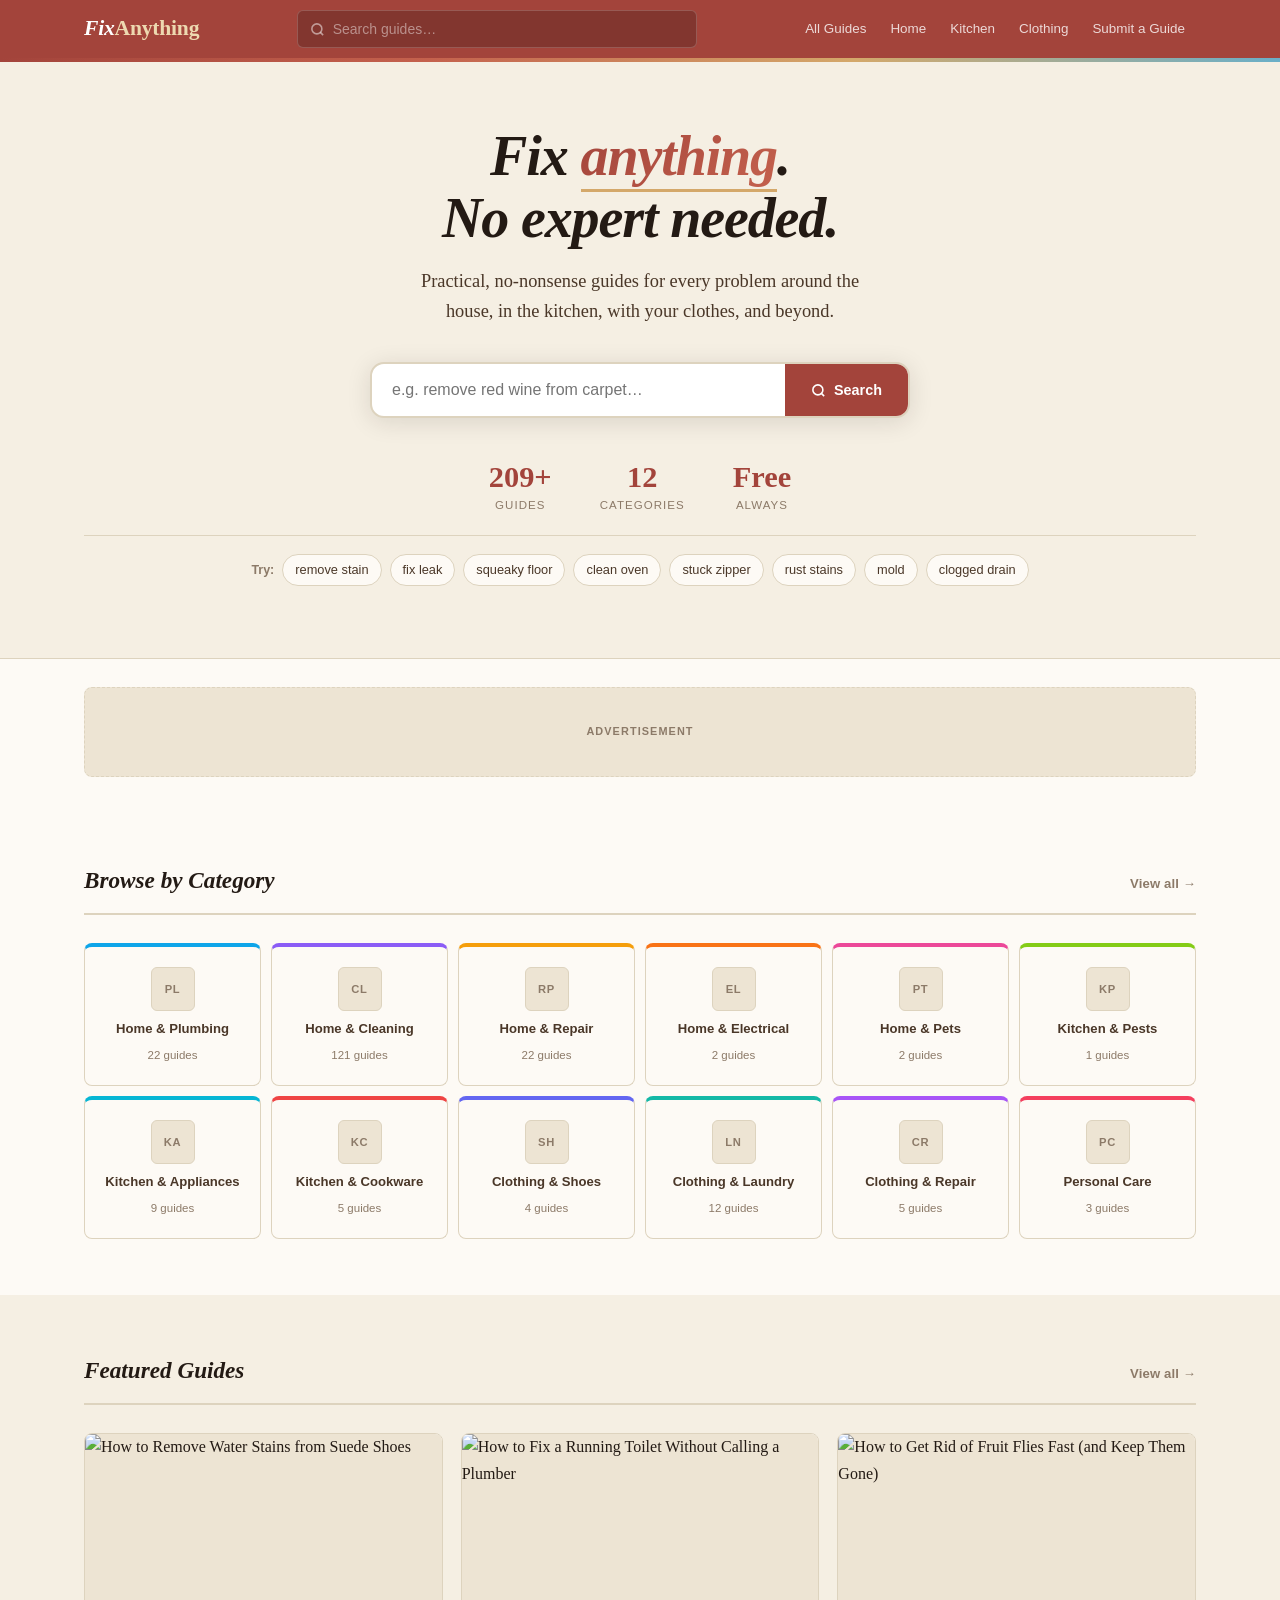
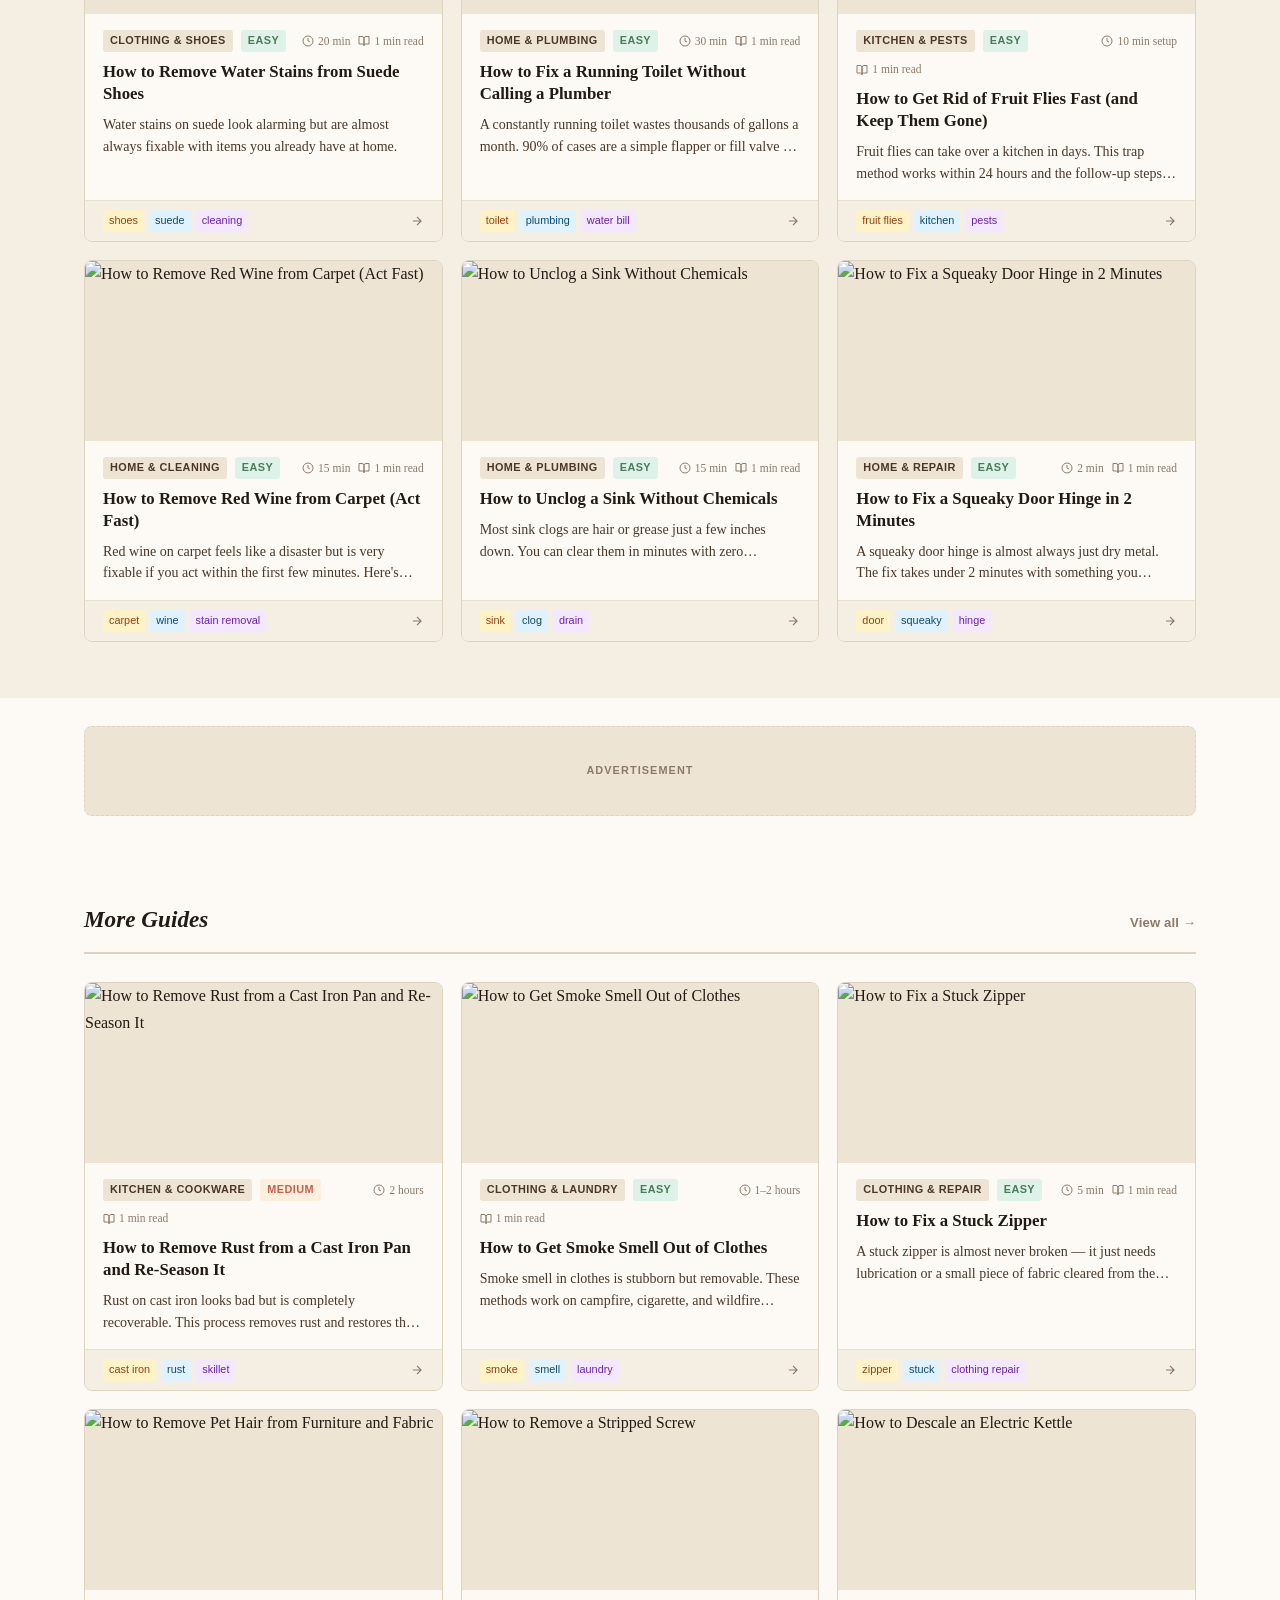
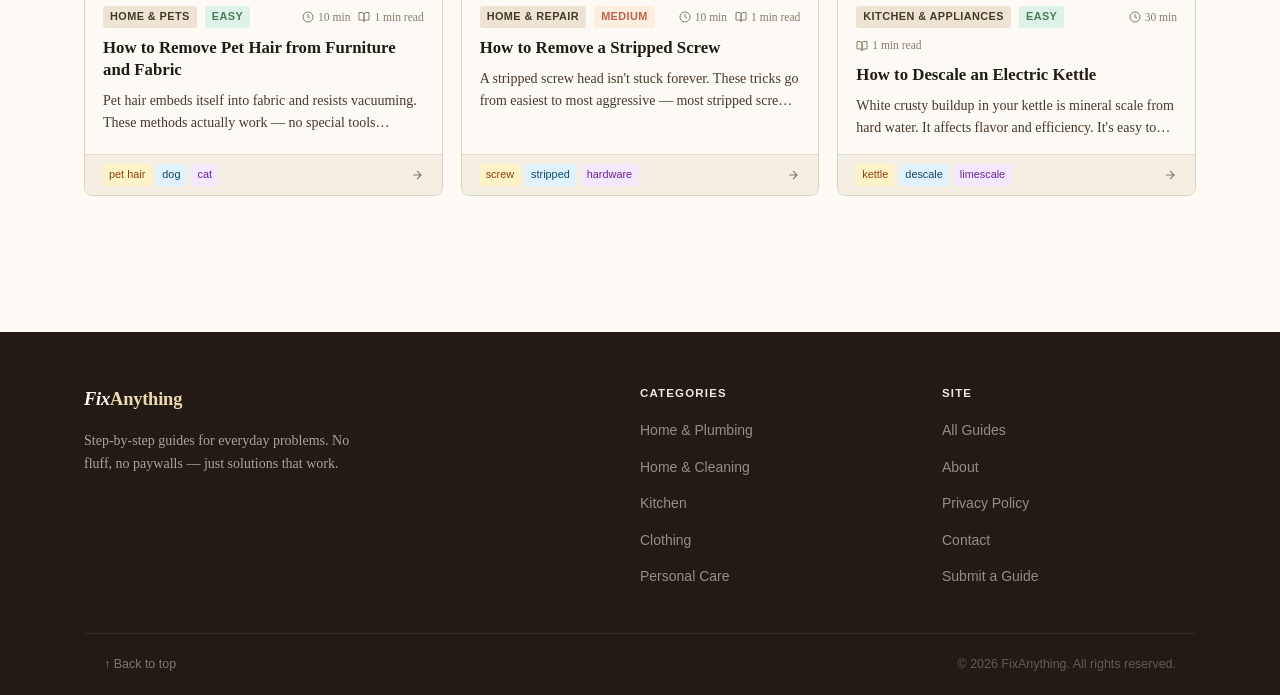
==== commit ee143adb: "Add YouTube-style comments, suggestion modal, step images, and submit guide page - CSS: Added .yt-co" ====
--- a/index.html
+++ b/index.html
@@ -25,6 +25,7 @@
       <a href="search.html?cat=Home+%26+Plumbing">Home</a>
       <a href="search.html?cat=Kitchen+%26+Appliances">Kitchen</a>
       <a href="search.html?cat=Clothing+%26+Laundry">Clothing</a>
+      <a href="submit.html">Submit a Guide</a>
     </div>
     <!-- NEW FEATURE #6: Hamburger -->
     <button class="nav-hamburger" id="nav-hamburger">&#9776;</button>
@@ -132,6 +133,7 @@
           <li><a href="about.html">About</a></li>
           <li><a href="privacy.html">Privacy Policy</a></li>
           <li><a href="contact.html">Contact</a></li>
+          <li><a href="submit.html">Submit a Guide</a></li>
         </ul>
       </div>
     </div>
--- a/css/style.css
+++ b/css/style.css
@@ -885,6 +885,79 @@
 }
 
 .no-results h3 { font-family: Georgia, serif; font-size: 1.25rem; color: var(--text2); margin-bottom: 8px; font-style: italic; }
+
+/* ── HELPFUL BOX ── */
+.helpful-box {
+  background: var(--bg2);
+  border: 1px solid var(--border);
+  border-radius: var(--radius);
+  padding: 24px;
+  margin-top: 36px;
+  text-align: center;
+}
+.helpful-box p { font-weight: 600; font-size: 1.05rem; margin-bottom: 6px; }
+.helpful-count { font-size: 0.82rem; color: var(--text3); margin-bottom: 14px; font-family: -apple-system, sans-serif; }
+.helpful-btns { display: flex; gap: 10px; justify-content: center; flex-wrap: wrap; }
+.helpful-btns button {
+  background: var(--bg); border: 1.5px solid var(--border); border-radius: 6px;
+  padding: 9px 22px; font-family: inherit; font-size: 0.9rem; font-weight: 600;
+  cursor: pointer; transition: all 0.15s; color: var(--text2);
+}
+.helpful-btns button:first-child:hover { background: #DCFCE7; border-color: #16a34a; color: #166534; }
+.helpful-btns button:last-child:hover  { background: #FFE4E6; border-color: #dc2626; color: #991b1b; }
+.helpful-thanks { font-weight: 600; color: var(--sky-dark); font-size: 0.95rem; }
+
+/* ── COMMENTS ── */
+.comments-section {
+  margin-top: 40px;
+  border-top: 2px solid var(--border);
+  padding-top: 32px;
+}
+.comments-title {
+  font-size: 1.15rem; font-weight: 700; margin-bottom: 24px;
+  display: flex; align-items: center; gap: 10px;
+}
+.comments-count {
+  background: var(--brick); color: white; border-radius: 12px;
+  padding: 2px 9px; font-size: 0.75rem; font-family: -apple-system, sans-serif;
+}
+.comment {
+  padding: 16px 0; border-bottom: 1px solid var(--border-light);
+}
+.comment:last-of-type { border-bottom: none; }
+.comment-meta {
+  display: flex; align-items: center; gap: 10px; margin-bottom: 8px;
+  font-family: -apple-system, sans-serif; font-size: 0.85rem;
+}
+.comment-avatar {
+  width: 32px; height: 32px; border-radius: 50%;
+  background: linear-gradient(135deg, var(--brick), var(--sky-dark));
+  color: white; display: flex; align-items: center; justify-content: center;
+  font-weight: 700; font-size: 0.85rem; flex-shrink: 0;
+}
+.comment-meta strong { color: var(--text); font-size: 0.9rem; }
+.comment-date { color: var(--text3); margin-left: auto; font-size: 0.78rem; }
+.comment p { font-size: 0.9rem; color: var(--text2); line-height: 1.65; }
+
+.comment-form {
+  margin-top: 28px; background: var(--bg2); border-radius: var(--radius);
+  padding: 20px; border: 1px solid var(--border);
+}
+.comment-form h4 { font-size: 0.85rem; font-weight: 700; margin-bottom: 14px; color: var(--text3); text-transform: uppercase; letter-spacing: .08em; font-family: -apple-system, sans-serif; }
+.comment-form input, .comment-form textarea {
+  width: 100%; padding: 10px 14px; border: 1.5px solid var(--border);
+  border-radius: 6px; background: var(--bg); color: var(--text);
+  font-family: inherit; font-size: 0.9rem; box-sizing: border-box;
+  margin-bottom: 10px; transition: border-color 0.15s;
+}
+.comment-form input:focus, .comment-form textarea:focus { outline: none; border-color: var(--rust); }
+.comment-form textarea { resize: vertical; }
+.comment-form button {
+  background: var(--brick); color: white; border: none; padding: 10px 24px;
+  border-radius: 6px; font-family: inherit; font-size: 0.9rem; font-weight: 600;
+  cursor: pointer; transition: background 0.15s;
+}
+.comment-form button:hover { background: var(--rust); }
 
 /* ── AD PLACEHOLDER ── */
 .ad-slot {
@@ -1211,6 +1284,292 @@
   .tutorials-grid { grid-template-columns: 1fr; }
 }
 
+/* ── STEP IMAGES ── */
+.step-img {
+  margin-top: 14px;
+  border-radius: var(--radius);
+  overflow: hidden;
+  border: 1px solid var(--border-light);
+}
+.step-img img {
+  width: 100%;
+  max-height: 280px;
+  object-fit: cover;
+  display: block;
+  border-radius: var(--radius);
+}
+
+/* ── YOUTUBE-STYLE COMMENTS ── */
+.yt-comment {
+  display: flex;
+  gap: 12px;
+  padding: 16px 0;
+  border-bottom: 1px solid var(--border-light);
+}
+.yt-comment:last-of-type { border-bottom: none; }
+
+.yt-avatar {
+  width: 36px;
+  height: 36px;
+  border-radius: 50%;
+  color: white;
+  display: flex;
+  align-items: center;
+  justify-content: center;
+  font-weight: 700;
+  font-size: 0.9rem;
+  flex-shrink: 0;
+  font-family: -apple-system, sans-serif;
+}
+.yt-avatar-sm {
+  width: 28px;
+  height: 28px;
+  font-size: 0.75rem;
+}
+
+.yt-comment-body {
+  flex: 1;
+  min-width: 0;
+}
+
+.yt-comment-meta {
+  display: flex;
+  align-items: baseline;
+  gap: 8px;
+  margin-bottom: 4px;
+  font-family: -apple-system, BlinkMacSystemFont, sans-serif;
+}
+.yt-name {
+  font-size: 0.85rem;
+  font-weight: 700;
+  color: var(--text);
+}
+.yt-date {
+  font-size: 0.75rem;
+  color: var(--text3);
+}
+
+.yt-comment-text {
+  font-size: 0.9rem;
+  color: var(--text2);
+  line-height: 1.6;
+  margin: 0 0 8px;
+}
+
+.yt-comment-actions {
+  display: flex;
+  align-items: center;
+  gap: 4px;
+  font-family: -apple-system, sans-serif;
+}
+
+.yt-like-btn {
+  display: flex;
+  align-items: center;
+  gap: 5px;
+  background: none;
+  border: none;
+  color: var(--text3);
+  font-size: 0.8rem;
+  font-family: -apple-system, sans-serif;
+  cursor: pointer;
+  padding: 4px 8px;
+  border-radius: 20px;
+  transition: background var(--transition), color var(--transition);
+}
+.yt-like-btn:hover { background: var(--bg2); color: var(--text2); }
+.yt-like-btn.liked { color: var(--brick); }
+.yt-like-btn.liked svg { fill: var(--brick); stroke: var(--brick); }
+
+.yt-reply-btn {
+  background: none;
+  border: none;
+  color: var(--text3);
+  font-size: 0.8rem;
+  font-weight: 600;
+  font-family: -apple-system, sans-serif;
+  cursor: pointer;
+  padding: 4px 10px;
+  border-radius: 20px;
+  transition: background var(--transition), color var(--transition);
+}
+.yt-reply-btn:hover { background: var(--bg2); color: var(--text2); }
+
+.yt-reply-form {
+  display: none;
+  align-items: center;
+  gap: 8px;
+  margin-top: 10px;
+}
+.yt-reply-input {
+  flex: 1;
+  border: 1.5px solid var(--border);
+  border-radius: 20px;
+  padding: 7px 14px;
+  font-size: 0.85rem;
+  font-family: inherit;
+  background: var(--bg);
+  color: var(--text);
+  transition: border-color 0.15s;
+  min-width: 0;
+}
+.yt-reply-input:focus { outline: none; border-color: var(--rust); }
+.yt-reply-form button {
+  background: var(--brick);
+  color: white;
+  border: none;
+  padding: 7px 16px;
+  border-radius: 20px;
+  font-size: 0.82rem;
+  font-weight: 600;
+  font-family: -apple-system, sans-serif;
+  cursor: pointer;
+  transition: background 0.15s;
+  white-space: nowrap;
+}
+.yt-reply-form button:hover { background: var(--rust); }
+
+.yt-replies {
+  margin-top: 12px;
+  padding-left: 4px;
+  display: flex;
+  flex-direction: column;
+  gap: 0;
+}
+.yt-reply {
+  display: flex;
+  gap: 10px;
+  padding: 10px 0;
+  border-top: 1px solid var(--border-light);
+}
+
+/* ── SUGGESTION MODAL ── */
+#suggestion-modal {
+  position: fixed;
+  inset: 0;
+  z-index: 2000;
+  display: flex;
+  flex-direction: column;
+  justify-content: flex-end;
+}
+
+.modal-backdrop {
+  position: absolute;
+  inset: 0;
+  background: rgba(35,26,20,.45);
+  animation: backdropFadeIn 0.2s ease;
+}
+
+@keyframes backdropFadeIn {
+  from { opacity: 0; }
+  to   { opacity: 1; }
+}
+
+.modal-sheet {
+  position: relative;
+  background: var(--bg);
+  border-radius: 20px 20px 0 0;
+  padding: 24px 24px 36px;
+  max-width: 560px;
+  width: 100%;
+  margin: 0 auto;
+  box-shadow: 0 -8px 40px rgba(35,26,20,.15);
+  transform: translateY(100%);
+  transition: transform 0.32s cubic-bezier(.22,1,.36,1);
+  font-family: -apple-system, BlinkMacSystemFont, sans-serif;
+}
+.modal-sheet-open { transform: translateY(0) !important; }
+
+.modal-handle {
+  width: 40px;
+  height: 4px;
+  background: var(--border);
+  border-radius: 2px;
+  margin: 0 auto 20px;
+}
+
+.modal-sheet h3 {
+  font-size: 1.1rem;
+  font-weight: 700;
+  color: var(--text);
+  margin-bottom: 4px;
+  font-family: Georgia, serif;
+}
+.modal-sub {
+  font-size: 0.88rem;
+  color: var(--text3);
+  margin-bottom: 18px;
+}
+
+.modal-options {
+  display: flex;
+  flex-direction: column;
+  gap: 10px;
+  margin-bottom: 16px;
+}
+.modal-options label {
+  display: flex;
+  align-items: center;
+  gap: 10px;
+  font-size: 0.9rem;
+  color: var(--text2);
+  padding: 10px 14px;
+  border: 1.5px solid var(--border);
+  border-radius: var(--radius);
+  cursor: pointer;
+  transition: border-color 0.15s, background 0.15s;
+}
+.modal-options label:hover { background: var(--bg2); border-color: var(--rust); }
+.modal-options input[type="radio"] { accent-color: var(--brick); cursor: pointer; }
+
+#suggestion-detail {
+  width: 100%;
+  padding: 10px 14px;
+  border: 1.5px solid var(--border);
+  border-radius: var(--radius);
+  font-family: inherit;
+  font-size: 0.9rem;
+  color: var(--text);
+  background: var(--bg);
+  resize: vertical;
+  margin-bottom: 18px;
+  transition: border-color 0.15s;
+  box-sizing: border-box;
+}
+#suggestion-detail:focus { outline: none; border-color: var(--rust); }
+
+.modal-actions {
+  display: flex;
+  gap: 10px;
+  justify-content: flex-end;
+}
+.modal-cancel {
+  background: none;
+  border: 1.5px solid var(--border);
+  color: var(--text2);
+  padding: 9px 20px;
+  border-radius: var(--radius);
+  font-size: 0.88rem;
+  font-weight: 600;
+  cursor: pointer;
+  font-family: -apple-system, sans-serif;
+  transition: background 0.15s, border-color 0.15s;
+}
+.modal-cancel:hover { background: var(--bg2); border-color: var(--text3); }
+.modal-submit {
+  background: var(--brick);
+  color: white;
+  border: none;
+  padding: 9px 22px;
+  border-radius: var(--radius);
+  font-size: 0.88rem;
+  font-weight: 600;
+  cursor: pointer;
+  font-family: -apple-system, sans-serif;
+  transition: background 0.15s;
+}
+.modal-submit:hover { background: var(--rust); }
+
 /* ── PRINT STYLES (NEW FEATURE #9) ── */
 @media print {
   nav, .sidebar, .ad-slot, .jump-btn, .helpful-box, .print-btn, #back-to-top, footer { display: none !important; }
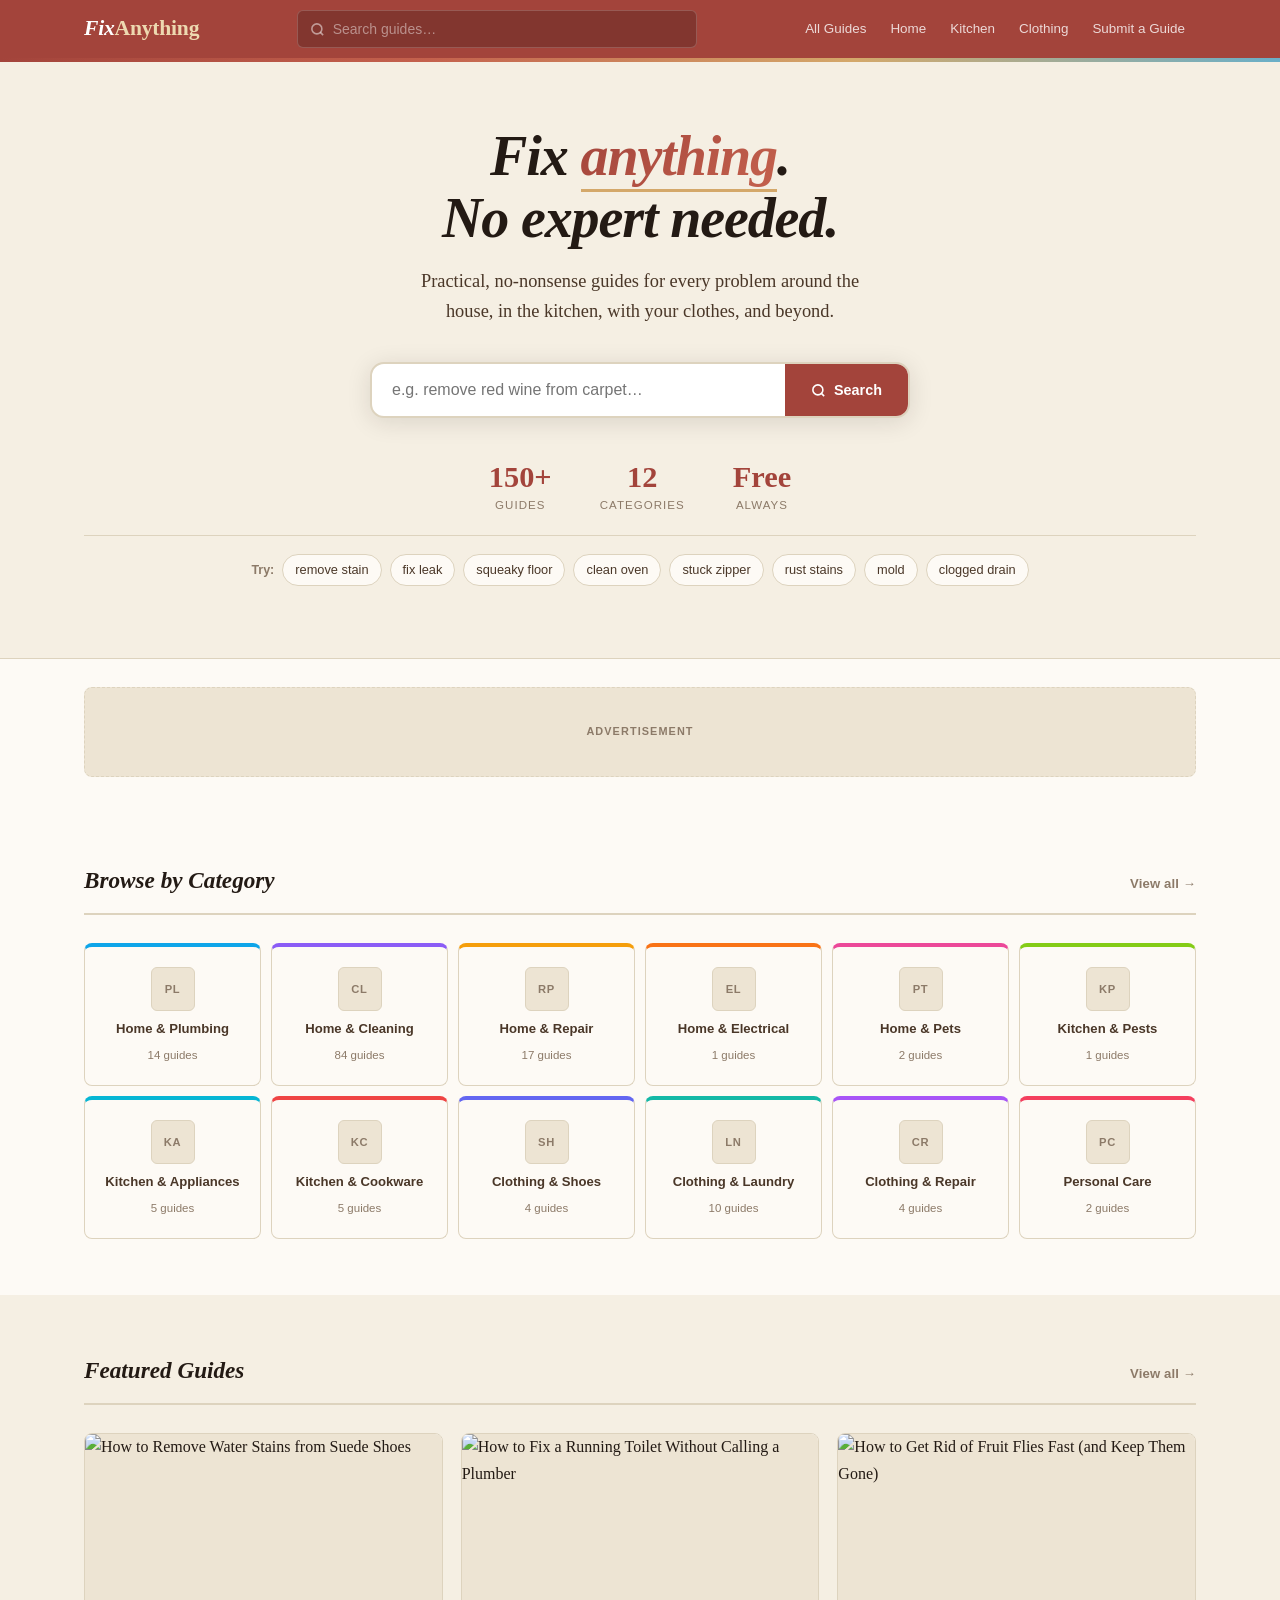
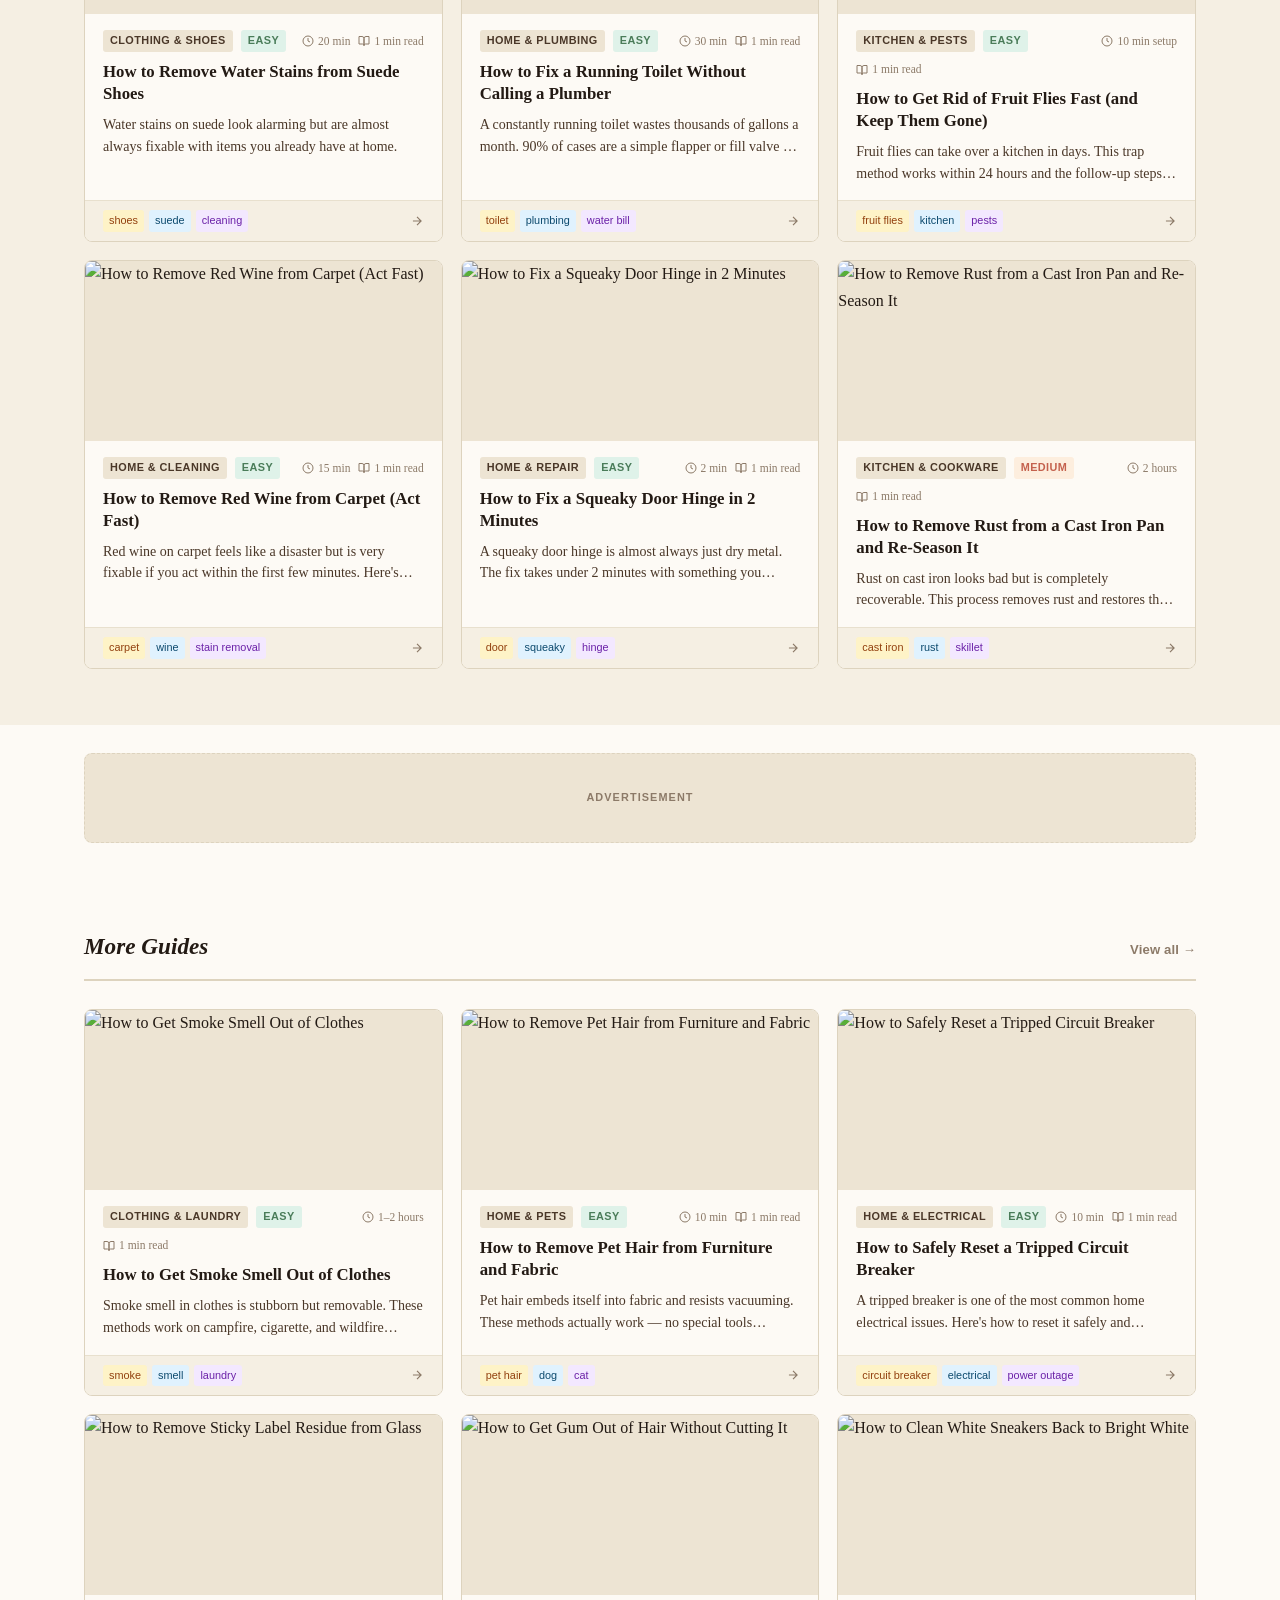
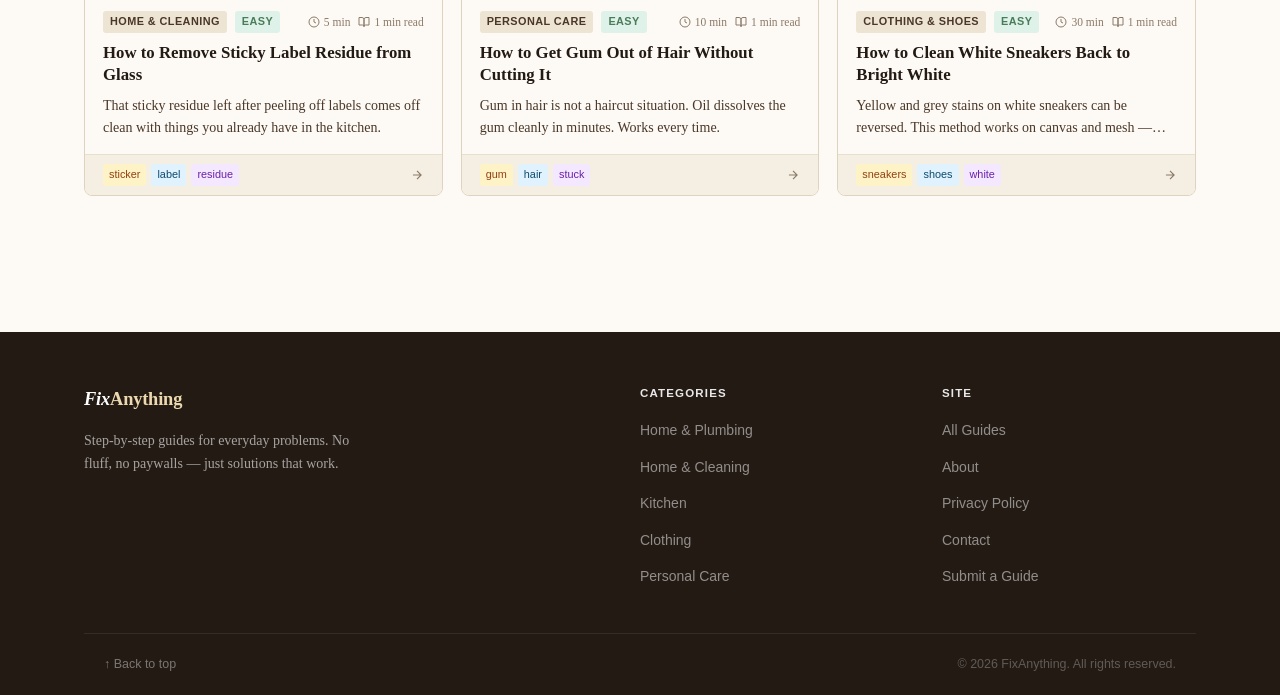
==== commit a2c2ad37: "Add favicon — brick red wrench icon matching site brand - favicon.svg: rounded square with brick red" ====
--- a/index.html
+++ b/index.html
@@ -1,6 +1,9 @@
 <!DOCTYPE html>
 <html lang="en">
 <head>
+    <link rel="icon" type="image/svg+xml" href="favicon.svg">
+  <link rel="shortcut icon" href="favicon.svg">
+  <meta name="theme-color" content="#A3443B">
   <meta charset="UTF-8">
   <meta name="viewport" content="width=device-width, initial-scale=1.0">
   <title>FixAnything — How to Solve Any Problem</title>
--- a/css/style.css
+++ b/css/style.css
@@ -1299,6 +1299,15 @@
   border-radius: var(--radius);
 }
 
+/* ── COMMENTS EMPTY STATE ── */
+.comments-empty {
+  color: var(--text3);
+  font-size: 0.9rem;
+  font-style: italic;
+  padding: 20px 0 8px;
+  font-family: -apple-system, sans-serif;
+}
+
 /* ── YOUTUBE-STYLE COMMENTS ── */
 .yt-comment {
   display: flex;
